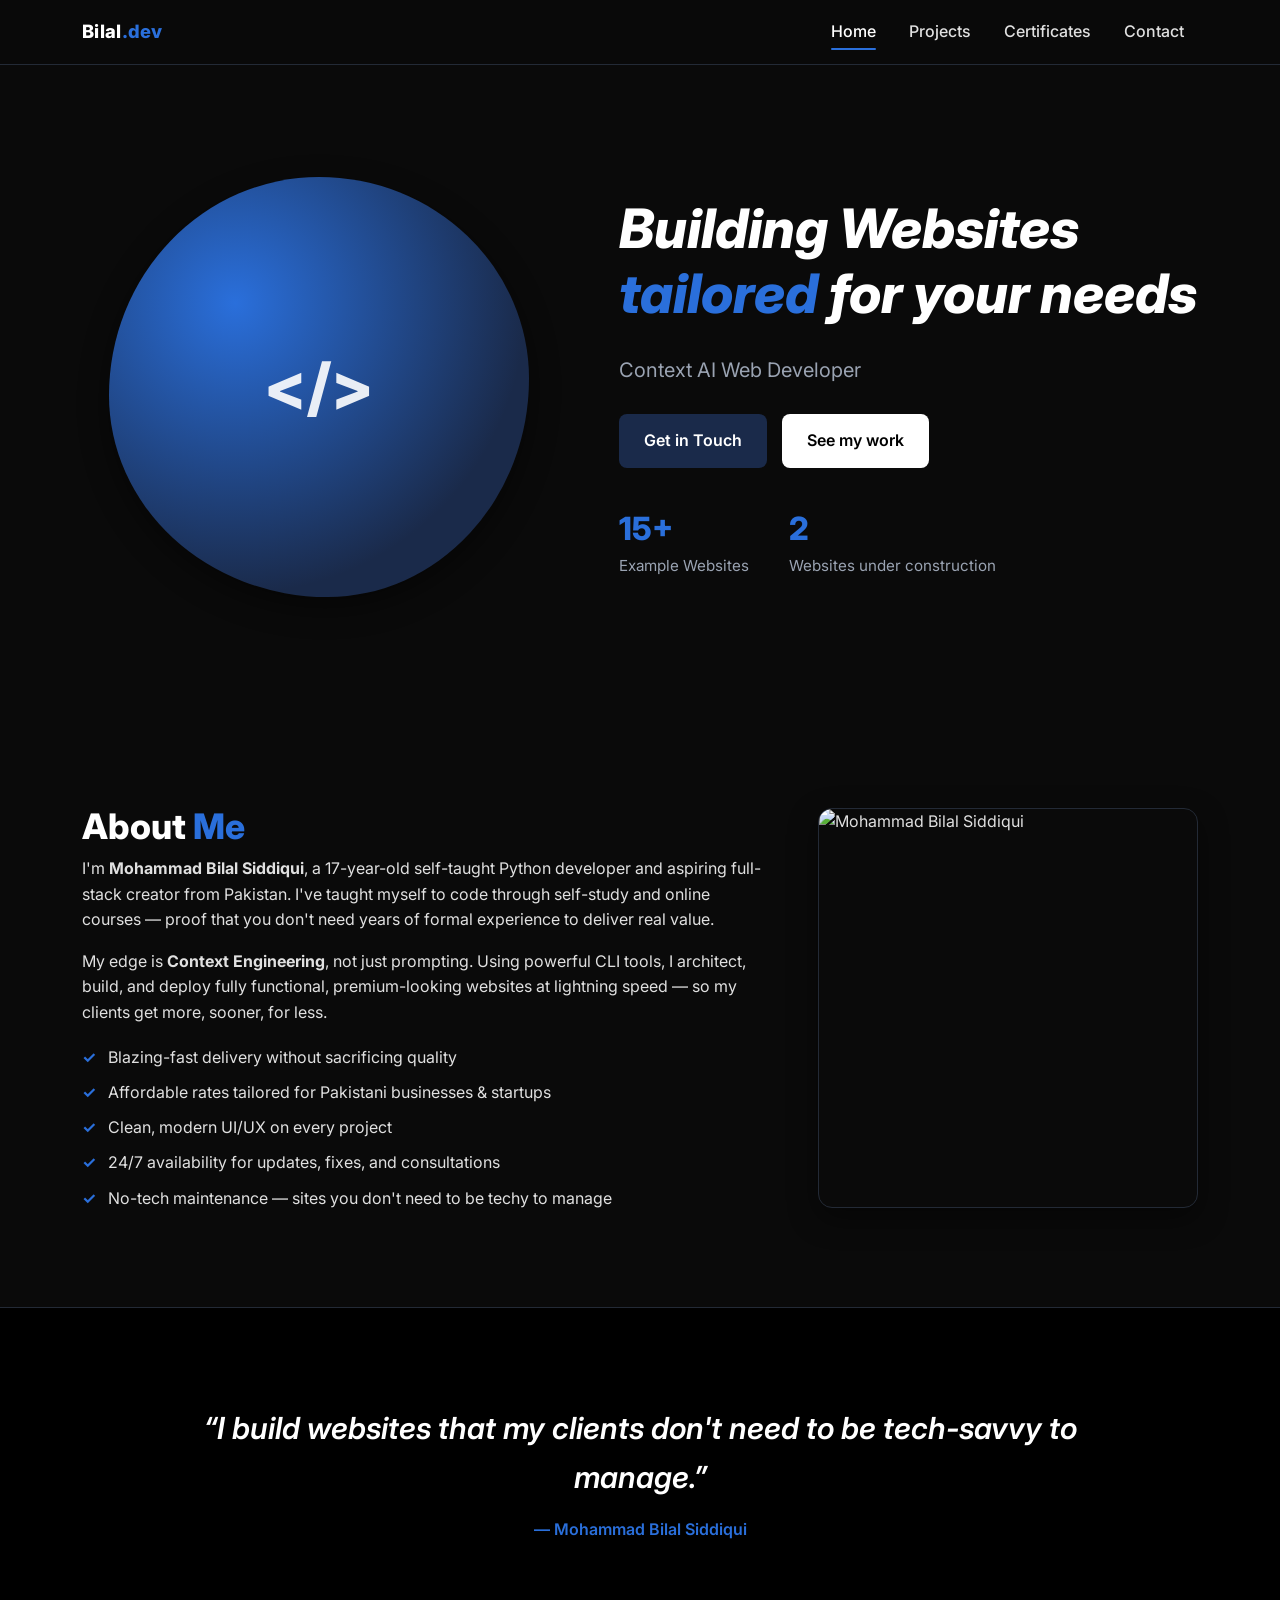
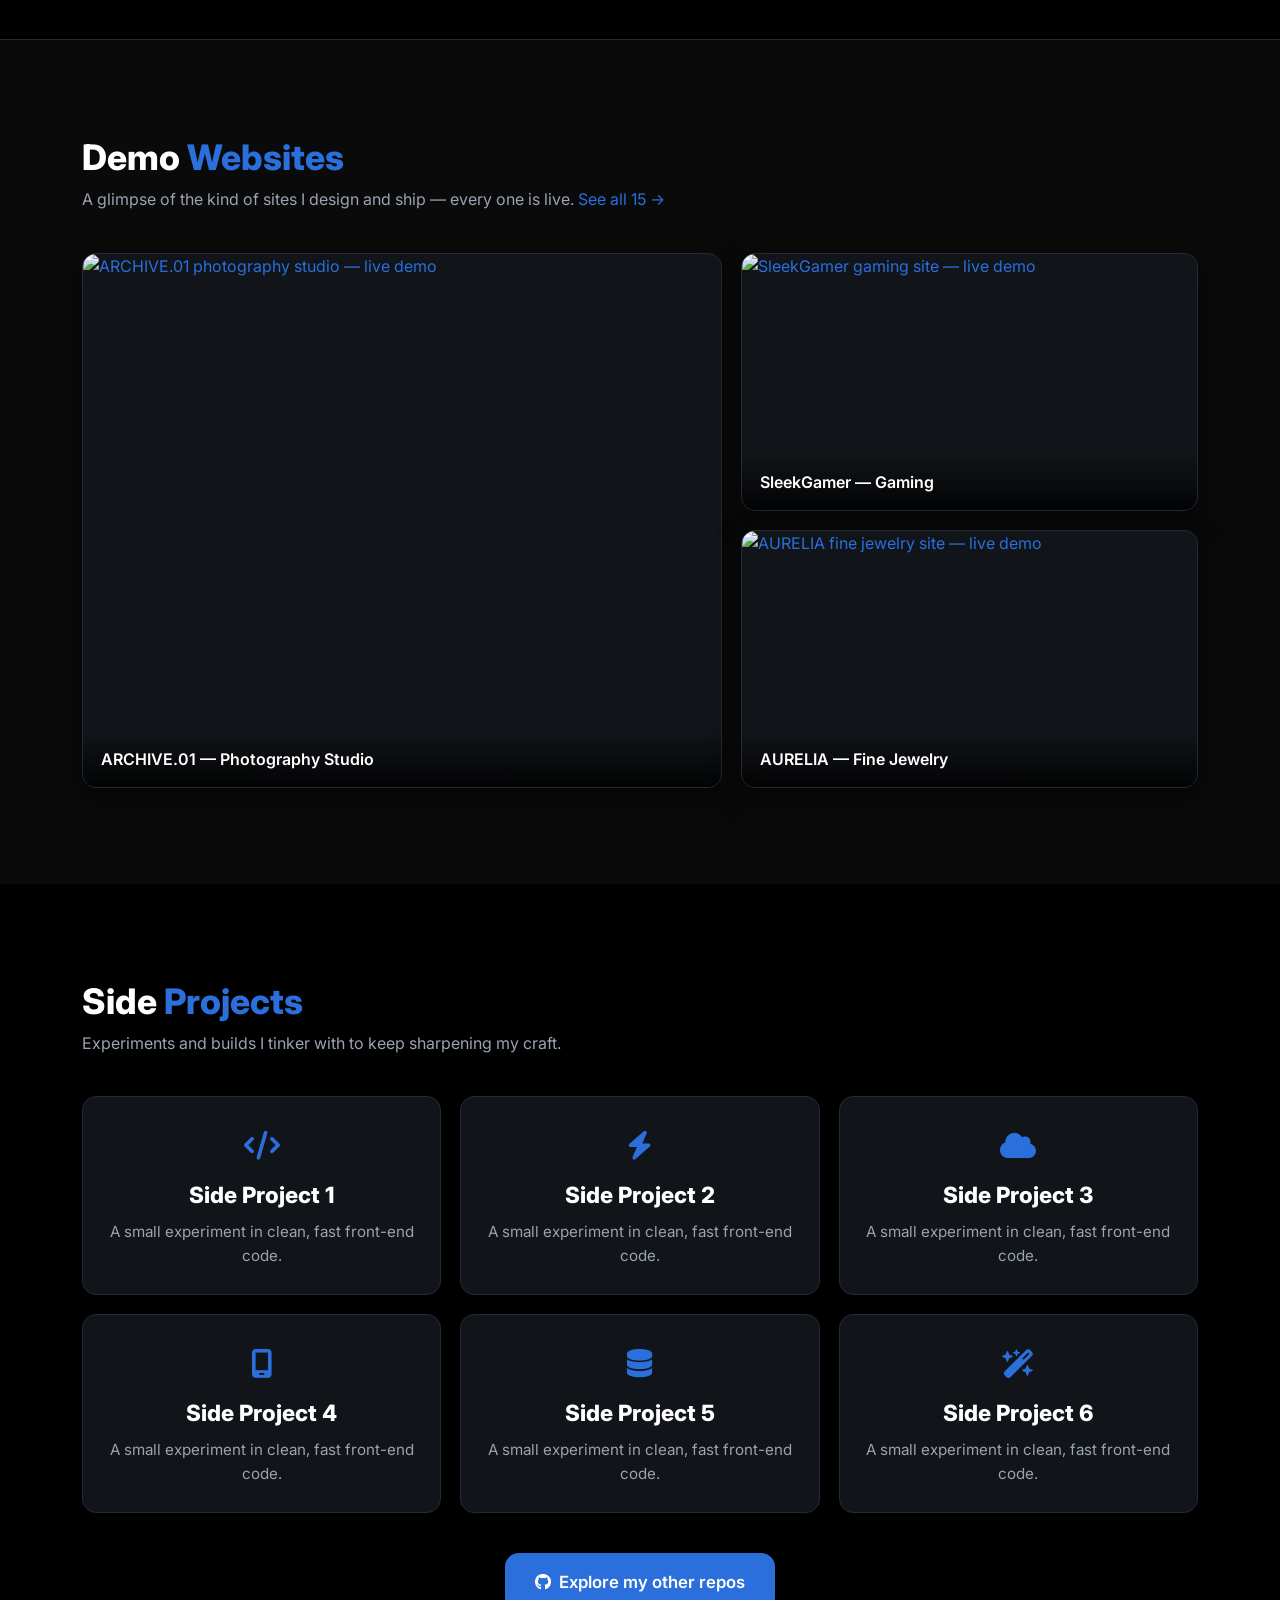
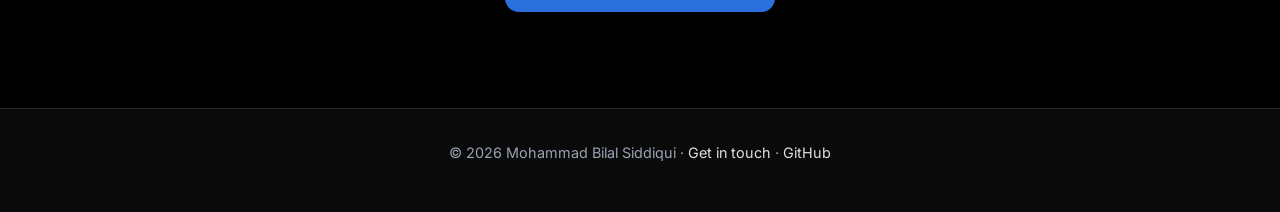
==== index.html @ 058aeead "Initial commit: portfolio website for Mohammad Bilal Siddiqui Static HTML/CSS/vanilla-JS portfolio w" ====
<!DOCTYPE html>
<html lang="en">
<head>
  <meta charset="UTF-8" />
  <meta name="viewport" content="width=device-width, initial-scale=1.0" />
  <title>Mohammad Bilal Siddiqui — Context AI Web Developer</title>
  <meta name="description" content="Mohammad Bilal Siddiqui — a 17-year-old context-engineering web developer building fast, affordable, modern websites for Pakistani businesses and startups." />
  <meta name="author" content="Mohammad Bilal Siddiqui" />

  <!-- Open Graph -->
  <meta property="og:type" content="website" />
  <meta property="og:title" content="Mohammad Bilal Siddiqui — Context AI Web Developer" />
  <meta property="og:description" content="Fast, affordable, modern websites built with context engineering." />
  <meta property="og:image" content="https://picsum.photos/seed/bilal/1200/630" />

  <!-- Fonts + Icons -->
  <link rel="preconnect" href="https://fonts.googleapis.com" />
  <link rel="preconnect" href="https://fonts.gstatic.com" crossorigin />
  <link href="https://fonts.googleapis.com/css2?family=Inter:wght@400;500;600;800&display=swap" rel="stylesheet" />
  <link rel="stylesheet" href="https://cdnjs.cloudflare.com/ajax/libs/font-awesome/6.5.1/css/all.min.css" referrerpolicy="no-referrer" />

  <link rel="stylesheet" href="css/style.css" />
</head>
<body>
  <a class="skip-link" href="#main">Skip to content</a>
  <header id="site-header"></header>

  <main id="main">
    <!-- ===================== HERO ===================== -->
    <section class="hero">
      <div class="container hero__grid">
        <div class="hero__art" aria-hidden="true"></div>
        <div class="hero__text">
          <h1 class="hero__title">Building Websites <span class="accent">tailored</span> for your needs</h1>
          <p class="hero__subtitle">Context AI Web Developer</p>

          <div class="hero__actions">
            <a class="btn btn--navy" href="contact.html">Get in Touch</a>
            <a class="btn btn--white" href="projects.html">See my work</a>
          </div>

          <div class="hero__stats">
            <div class="stat">
              <div class="stat__num">15+</div>
              <div class="stat__label">Example Websites</div>
            </div>
            <div class="stat">
              <div class="stat__num">2</div>
              <div class="stat__label">Websites under construction</div>
            </div>
          </div>
        </div>
      </div>
    </section>

    <!-- ===================== ABOUT ===================== -->
    <section class="section" id="about">
      <div class="container about__grid">
        <div>
          <h2 class="section__title">About <span class="accent">Me</span></h2>
          <p>
            I'm <strong>Mohammad Bilal Siddiqui</strong>, a 17-year-old self-taught Python
            developer and aspiring full-stack creator from Pakistan. I've taught myself to code
            through self-study and online courses — proof that you don't need years of formal
            experience to deliver real value.
          </p>
          <p>
            My edge is <strong>Context Engineering</strong>, not just prompting. Using powerful
            CLI tools, I architect, build, and deploy fully functional, premium-looking websites at
            lightning speed — so my clients get more, sooner, for less.
          </p>
          <ul class="about__list">
            <li>Blazing-fast delivery without sacrificing quality</li>
            <li>Affordable rates tailored for Pakistani businesses &amp; startups</li>
            <li>Clean, modern UI/UX on every project</li>
            <li>24/7 availability for updates, fixes, and consultations</li>
            <li>No-tech maintenance — sites you don't need to be techy to manage</li>
          </ul>
        </div>
        <img class="about__photo" src="https://picsum.photos/seed/bilal/400/400" alt="Mohammad Bilal Siddiqui" loading="lazy" width="400" height="400" />
      </div>
    </section>

    <!-- ===================== QUOTE ===================== -->
    <section class="section quote">
      <div class="container">
        <blockquote>
          &ldquo;I build websites that my clients don't need to be tech-savvy to manage.&rdquo;
          <cite>— Mohammad Bilal Siddiqui</cite>
        </blockquote>
      </div>
    </section>

    <!-- ===================== DEMO SHOWCASE ===================== -->
    <section class="section" id="demos">
      <div class="container">
        <h2 class="section__title">Demo <span class="accent">Websites</span></h2>
        <p class="section__lead">A glimpse of the kind of sites I design and ship — every one is live. <a href="projects.html">See all 15 &rarr;</a></p>

        <div class="showcase__grid">
          <a class="demo-card demo-card--big" href="https://mbilalsiddiqi.github.io/photography_web1/" target="_blank" rel="noopener">
            <img src="https://picsum.photos/seed/photography_web1/900/700" alt="ARCHIVE.01 photography studio — live demo" loading="lazy" />
            <span class="demo-card__label">ARCHIVE.01 — Photography Studio</span>
          </a>
          <a class="demo-card" href="https://mbilalsiddiqi.github.io/gaming_web1/" target="_blank" rel="noopener">
            <img src="https://picsum.photos/seed/gaming_web1/600/360" alt="SleekGamer gaming site — live demo" loading="lazy" />
            <span class="demo-card__label">SleekGamer — Gaming</span>
          </a>
          <a class="demo-card" href="https://mbilalsiddiqi.github.io/jewelry_web1/" target="_blank" rel="noopener">
            <img src="https://picsum.photos/seed/jewelry_web1/600/360" alt="AURELIA fine jewelry site — live demo" loading="lazy" />
            <span class="demo-card__label">AURELIA — Fine Jewelry</span>
          </a>
        </div>
      </div>
    </section>

    <!-- ===================== SIDE PROJECTS ===================== -->
    <section class="section side-projects" id="side-projects">
      <div class="container">
        <h2 class="section__title">Side <span class="accent">Projects</span></h2>
        <p class="section__lead">Experiments and builds I tinker with to keep sharpening my craft.</p>

        <div class="sp-grid">
          <article class="sp-card">
            <div class="sp-card__icon"><i class="fas fa-code"></i></div>
            <h3>Side Project 1</h3>
            <p>A small experiment in clean, fast front-end code.</p>
          </article>
          <article class="sp-card">
            <div class="sp-card__icon"><i class="fas fa-bolt"></i></div>
            <h3>Side Project 2</h3>
            <p>A small experiment in clean, fast front-end code.</p>
          </article>
          <article class="sp-card">
            <div class="sp-card__icon"><i class="fas fa-cloud"></i></div>
            <h3>Side Project 3</h3>
            <p>A small experiment in clean, fast front-end code.</p>
          </article>
          <article class="sp-card">
            <div class="sp-card__icon"><i class="fas fa-mobile-screen"></i></div>
            <h3>Side Project 4</h3>
            <p>A small experiment in clean, fast front-end code.</p>
          </article>
          <article class="sp-card">
            <div class="sp-card__icon"><i class="fas fa-database"></i></div>
            <h3>Side Project 5</h3>
            <p>A small experiment in clean, fast front-end code.</p>
          </article>
          <article class="sp-card">
            <div class="sp-card__icon"><i class="fas fa-wand-magic-sparkles"></i></div>
            <h3>Side Project 6</h3>
            <p>A small experiment in clean, fast front-end code.</p>
          </article>
        </div>

        <div class="cta-center">
          <a class="btn btn--github" href="https://github.com/MBilalSIddiqi" target="_blank" rel="noopener">
            <i class="fab fa-github"></i> Explore my other repos
          </a>
        </div>
      </div>
    </section>
  </main>

  <footer class="site-footer">
    <div class="container">
      <p>&copy; 2026 Mohammad Bilal Siddiqui ·
        <a href="contact.html">Get in touch</a> ·
        <a href="https://github.com/MBilalSIddiqi" target="_blank" rel="noopener">GitHub</a>
      </p>
    </div>
  </footer>

  <script src="js/script.js"></script>
</body>
</html>
---- css/style.css ----
/* =========================================================
   Mohammad Bilal Siddiqui — Portfolio
   Global Stylesheet (mobile-first, no frameworks)
   ========================================================= */

/* ---------- Design Tokens ---------- */
:root {
  --bg: #0a0a0a;          /* page background (black) */
  --bg-alt: #111418;      /* subtle raised surfaces */
  --navy: #1a2a4a;        /* headings */
  --blue: #2a6fdb;        /* accents / buttons / links */
  --blue-dark: #1f57ad;   /* button hover */
  --text: #ffffff;        /* primary text */
  --text-soft: #e0e0e0;   /* softer body text */
  --muted: #9aa3b2;       /* low-emphasis text */
  --border: #232a36;      /* hairline borders */
  --radius: 14px;
  --radius-sm: 8px;
  --max: 1180px;          /* content max width */
  --gap: clamp(1rem, 3vw, 2rem);
  --shadow: 0 10px 30px rgba(0, 0, 0, 0.45);
  --transition: 0.25s ease;
}

/* ---------- Reset ---------- */
*,
*::before,
*::after { box-sizing: border-box; }

html { scroll-behavior: smooth; }

body {
  margin: 0;
  font-family: "Inter", system-ui, -apple-system, Segoe UI, Roboto, sans-serif;
  background: var(--bg);
  color: var(--text-soft);
  line-height: 1.6;
  -webkit-font-smoothing: antialiased;
  text-rendering: optimizeLegibility;
}

img { max-width: 100%; display: block; }

a { color: var(--blue); text-decoration: none; transition: color var(--transition); }
a:hover { color: var(--text); }

h1, h2, h3 {
  color: var(--navy);
  line-height: 1.2;
  margin: 0 0 0.5em;
  font-weight: 800;
}

/* Navy is dark on a black bg — lift headings with a lighter tint where needed */
h1 { font-size: clamp(1.9rem, 5vw, 3rem); }
h2 { font-size: clamp(1.5rem, 4vw, 2.2rem); }
h3 { font-size: clamp(1.1rem, 2.5vw, 1.4rem); }

p { margin: 0 0 1rem; }

ul { margin: 0; padding: 0; list-style: none; }

:focus-visible {
  outline: 3px solid var(--blue);
  outline-offset: 2px;
  border-radius: 4px;
}

/* ---------- Layout helpers ---------- */
.container {
  width: 100%;
  max-width: var(--max);
  margin-inline: auto;
  padding-inline: clamp(1rem, 5vw, 2rem);
}

.section { padding-block: clamp(3rem, 8vw, 6rem); }

.section__title {
  /* readable heading color on dark bg */
  color: var(--text);
  margin-bottom: 0.25em;
}
.section__title .accent { color: var(--blue); }

.section__lead {
  color: var(--muted);
  max-width: 60ch;
  margin-bottom: 2.5rem;
}

.skip-link {
  position: absolute;
  left: -999px;
  top: 0;
  background: var(--blue);
  color: #fff;
  padding: 0.6rem 1rem;
  z-index: 200;
  border-radius: 0 0 var(--radius-sm) 0;
}
.skip-link:focus { left: 0; }

/* ---------- Buttons ---------- */
.btn {
  display: inline-flex;
  align-items: center;
  justify-content: center;
  gap: 0.55rem;
  padding: 0.8rem 1.5rem;
  border-radius: var(--radius-sm);
  font-weight: 600;
  font-size: 1rem;
  border: 1px solid transparent;
  cursor: pointer;
  transition: transform var(--transition), background var(--transition),
              color var(--transition), box-shadow var(--transition);
  text-align: center;
}
.btn:hover { transform: translateY(-2px); }
.btn:active { transform: translateY(0); }

.btn--navy { background: var(--navy); color: #fff; }
.btn--navy:hover { background: #223762; color: #fff; }

.btn--white { background: #fff; color: #000; }
.btn--white:hover { background: #e7e7e7; color: #000; }

.btn--blue { background: var(--blue); color: #fff; }
.btn--blue:hover { background: var(--blue-dark); color: #fff; }

.btn--ghost {
  background: transparent;
  color: var(--text);
  border-color: var(--border);
}
.btn--ghost:hover { border-color: var(--blue); color: var(--blue); }

/* ============================================================
   HEADER / NAV  (markup injected by js/script.js)
   ============================================================ */
.site-header {
  position: sticky;
  top: 0;
  z-index: 100;
  background: rgba(10, 10, 10, 0.85);
  backdrop-filter: blur(10px);
  border-bottom: 1px solid var(--border);
}

.nav {
  display: flex;
  align-items: center;
  justify-content: space-between;
  gap: 1rem;
  min-height: 64px;
}

.nav__brand {
  font-weight: 800;
  font-size: 1.15rem;
  color: var(--text);
  letter-spacing: 0.3px;
}
.nav__brand span { color: var(--blue); }
.nav__brand:hover { color: var(--text); }

.nav__toggle {
  display: inline-flex;
  flex-direction: column;
  gap: 5px;
  background: none;
  border: 0;
  cursor: pointer;
  padding: 0.4rem;
}
.nav__toggle span {
  width: 26px;
  height: 2px;
  background: var(--text);
  transition: var(--transition);
}

.nav__list {
  display: flex;
  gap: 0.25rem;
}

.nav__link {
  display: block;
  padding: 0.55rem 0.9rem;
  border-radius: var(--radius-sm);
  color: var(--text-soft);
  font-weight: 500;
  position: relative;
}
.nav__link:hover { color: var(--text); background: rgba(42, 111, 219, 0.12); }

.nav__link.active { color: var(--text); }
.nav__link.active::after {
  content: "";
  position: absolute;
  left: 0.9rem;
  right: 0.9rem;
  bottom: 4px;
  height: 2px;
  background: var(--blue);
  border-radius: 2px;
}

/* mobile nav */
@media (max-width: 760px) {
  .nav__toggle { order: 3; }
  .nav__list {
    position: absolute;
    top: 64px;
    left: 0;
    right: 0;
    flex-direction: column;
    gap: 0;
    background: var(--bg);
    border-bottom: 1px solid var(--border);
    padding: 0.5rem clamp(1rem, 5vw, 2rem) 1rem;
    transform: translateY(-150%);
    transition: transform var(--transition);
  }
  .nav__list.open { transform: translateY(0); }
  .nav__link { padding: 0.85rem 0.5rem; }
  .nav__link.active::after { left: 0.5rem; right: auto; width: 22px; }
}
@media (min-width: 761px) {
  .nav__toggle { display: none; }
}

/* ============================================================
   HERO
   ============================================================ */
.hero { padding-block: clamp(3rem, 9vw, 7rem); }

.hero__grid {
  display: grid;
  gap: clamp(2rem, 5vw, 4rem);
  align-items: center;
  grid-template-columns: 1fr;
}

.hero__art {
  order: -1;
  aspect-ratio: 1 / 1;
  max-width: 360px;
  width: 100%;
  margin-inline: auto;
  border-radius: 50% 50% 48% 52% / 52% 48% 52% 48%;
  background: radial-gradient(circle at 30% 30%, var(--blue), var(--navy) 70%);
  position: relative;
  box-shadow: var(--shadow);
  animation: float 6s ease-in-out infinite;
}
.hero__art::after {
  content: "</>";
  position: absolute;
  inset: 0;
  display: grid;
  place-items: center;
  font-size: clamp(2.5rem, 8vw, 4rem);
  font-weight: 800;
  color: rgba(255, 255, 255, 0.9);
}

@keyframes float {
  0%, 100% { transform: translateY(0); }
  50% { transform: translateY(-12px); }
}

.hero__title {
  color: var(--text);
  font-style: italic;
  font-weight: 800;
  font-size: clamp(2rem, 6vw, 3.4rem);
}
.hero__title .accent { color: var(--blue); }

.hero__subtitle {
  font-weight: 400;
  font-size: clamp(1rem, 2.5vw, 1.25rem);
  color: var(--muted);
  margin-bottom: 1.8rem;
}

.hero__actions {
  display: flex;
  flex-wrap: wrap;
  gap: 0.9rem;
  margin-bottom: 2.2rem;
}

.hero__stats {
  display: flex;
  flex-wrap: wrap;
  gap: clamp(1.2rem, 4vw, 2.5rem);
}
.stat__num {
  font-size: clamp(1.5rem, 4vw, 2rem);
  font-weight: 800;
  color: var(--blue);
}
.stat__label { color: var(--muted); font-size: 0.95rem; }

@media (min-width: 820px) {
  .hero__grid { grid-template-columns: 0.9fr 1.1fr; }
  .hero__art { order: 0; max-width: 420px; }
}

/* ============================================================
   ABOUT
   ============================================================ */
.about__grid {
  display: grid;
  gap: clamp(1.5rem, 5vw, 3rem);
  grid-template-columns: 1fr;
  align-items: center;
}
.about__photo {
  width: 100%;
  max-width: 380px;
  margin-inline: auto;
  border-radius: var(--radius);
  border: 1px solid var(--border);
  box-shadow: var(--shadow);
}
.about__list { display: grid; gap: 0.6rem; margin: 1.2rem 0 0; }
.about__list li {
  padding-left: 1.6rem;
  position: relative;
  color: var(--text-soft);
}
.about__list li::before {
  content: "\2713";
  position: absolute;
  left: 0;
  color: var(--blue);
  font-weight: 700;
}
@media (min-width: 820px) {
  .about__grid { grid-template-columns: 1fr 380px; }
}

/* ============================================================
   QUOTE BAND
   ============================================================ */
.quote {
  background: #000;
  border-block: 1px solid var(--border);
  text-align: center;
}
.quote blockquote {
  margin: 0 auto;
  max-width: 50ch;
  font-size: clamp(1.25rem, 3.5vw, 1.9rem);
  font-style: italic;
  font-weight: 600;
  color: var(--text);
}
.quote cite {
  display: block;
  margin-top: 1rem;
  font-size: 1rem;
  font-style: normal;
  color: var(--blue);
}

/* ============================================================
   DEMO SHOWCASE  (1 large + 2 small)
   ============================================================ */
.showcase__grid {
  display: grid;
  gap: 1.2rem;
  grid-template-columns: 1fr;
}
.demo-card {
  display: block;
  border-radius: var(--radius);
  overflow: hidden;
  border: 1px solid var(--border);
  background: var(--bg-alt);
  box-shadow: var(--shadow);
  transition: transform var(--transition), border-color var(--transition);
  min-height: 180px;
  position: relative;
}
.demo-card:hover { transform: translateY(-4px); border-color: var(--blue); }
.demo-card img { width: 100%; height: 100%; object-fit: cover; aspect-ratio: 16 / 9; }
.demo-card__label {
  position: absolute;
  inset-inline: 0;
  bottom: 0;
  padding: 0.9rem 1.1rem;
  background: linear-gradient(transparent, rgba(0, 0, 0, 0.85));
  color: #fff;
  font-weight: 600;
}
@media (min-width: 820px) {
  .showcase__grid {
    grid-template-columns: 1.4fr 1fr;
    grid-template-rows: 1fr 1fr;
  }
  .demo-card--big { grid-row: 1 / 3; }
  .demo-card--big img { aspect-ratio: auto; height: 100%; }
}

/* ============================================================
   SIDE PROJECTS  (6-card grid + GitHub CTA)
   ============================================================ */
.side-projects { background: #000; }

.sp-grid {
  display: grid;
  gap: 1.2rem;
  grid-template-columns: 1fr;
}
.sp-card {
  background: var(--bg-alt);
  border: 1px solid var(--border);
  border-radius: var(--radius);
  padding: 1.6rem;
  text-align: center;
  color: var(--text);
  transition: transform var(--transition), border-color var(--transition);
}
.sp-card:hover { transform: translateY(-4px); border-color: var(--blue); }
.sp-card__icon {
  font-size: 1.8rem;
  color: var(--blue);
  margin-bottom: 0.8rem;
}
.sp-card h3 { color: var(--text); }
.sp-card p { color: var(--muted); margin: 0; font-size: 0.95rem; }

.cta-center {
  display: flex;
  justify-content: center;
  margin-top: 2.5rem;
}
.btn--github {
  background: var(--blue);
  color: #fff;
  border-radius: var(--radius);
  padding: 0.95rem 1.8rem;
  font-size: 1.05rem;
}
.btn--github:hover { background: var(--blue-dark); color: #fff; }

@media (min-width: 600px) { .sp-grid { grid-template-columns: repeat(2, 1fr); } }
@media (min-width: 900px) { .sp-grid { grid-template-columns: repeat(3, 1fr); } }

/* ============================================================
   CARD GRID  (Projects + Certificates pages)
   ============================================================ */
.card-grid {
  display: grid;
  gap: 1.4rem;
  grid-template-columns: 1fr;
}
@media (min-width: 600px) { .card-grid { grid-template-columns: repeat(2, 1fr); } }
@media (min-width: 920px) { .card-grid { grid-template-columns: repeat(3, 1fr); } }

.card {
  text-align: left;
  background: var(--bg-alt);
  border: 1px solid var(--border);
  border-radius: var(--radius);
  overflow: hidden;
  cursor: pointer;
  color: inherit;
  font: inherit;
  padding: 0;
  width: 100%;
  transition: transform var(--transition), border-color var(--transition),
              box-shadow var(--transition);
}
.card:hover {
  transform: translateY(-5px);
  border-color: var(--blue);
  box-shadow: var(--shadow);
}
.card__img { aspect-ratio: 4 / 3; object-fit: cover; width: 100%; }
.card__body { padding: 1.2rem 1.3rem 1.5rem; }
.card__title { color: var(--text); margin-bottom: 0.35rem; }
.card__meta { color: var(--blue); font-size: 0.9rem; font-weight: 600; margin-bottom: 0.5rem; }
.card__desc { color: var(--muted); font-size: 0.95rem; margin: 0; }
.card__hint {
  display: inline-block;
  margin-top: 0.9rem;
  color: var(--blue);
  font-size: 0.85rem;
  font-weight: 600;
}

/* ============================================================
   MODAL
   ============================================================ */
.modal {
  position: fixed;
  inset: 0;
  display: grid;
  place-items: center;
  padding: 1rem;
  background: rgba(0, 0, 0, 0.75);
  backdrop-filter: blur(4px);
  z-index: 300;
  opacity: 0;
  visibility: hidden;
  transition: opacity var(--transition), visibility var(--transition);
}
.modal.open { opacity: 1; visibility: visible; }

.modal__panel {
  background: var(--bg-alt);
  border: 1px solid var(--border);
  border-radius: var(--radius);
  max-width: 640px;
  width: 100%;
  max-height: 90vh;
  overflow: auto;
  box-shadow: var(--shadow);
  transform: translateY(12px) scale(0.98);
  transition: transform var(--transition);
}
.modal.open .modal__panel { transform: translateY(0) scale(1); }

.modal__close {
  position: sticky;
  top: 0.7rem;
  float: right;
  margin: 0.7rem 0.7rem 0 0;
  width: 38px;
  height: 38px;
  border-radius: 50%;
  border: 1px solid var(--border);
  background: rgba(0, 0, 0, 0.6);
  color: #fff;
  font-size: 1.2rem;
  line-height: 1;
  cursor: pointer;
  z-index: 2;
}
.modal__close:hover { background: var(--blue); }

.modal__img { width: 100%; aspect-ratio: 16 / 9; object-fit: cover; }
.modal__content { padding: 1.4rem 1.6rem 1.8rem; }

/* Carousel (multi-image project modals) */
.carousel { position: relative; }
.carousel__nav {
  position: absolute;
  top: 50%;
  transform: translateY(-50%);
  width: 2.6rem;
  height: 2.6rem;
  border: 1px solid var(--border);
  border-radius: 50%;
  background: rgba(10, 10, 10, 0.6);
  color: var(--text);
  font-size: 1.1rem;
  line-height: 1;
  cursor: pointer;
  display: grid;
  place-items: center;
  transition: background var(--transition, 0.2s);
}
.carousel__prev { left: 0.7rem; }
.carousel__next { right: 0.7rem; }
.carousel__nav:hover { background: var(--blue); }
.carousel__dots {
  position: absolute;
  bottom: 0.7rem;
  left: 0;
  right: 0;
  display: flex;
  justify-content: center;
  gap: 0.45rem;
}
.carousel__dot {
  width: 0.6rem;
  height: 0.6rem;
  padding: 0;
  border: 1px solid var(--text);
  border-radius: 50%;
  background: rgba(10, 10, 10, 0.5);
  cursor: pointer;
}
.carousel__dot.active { background: var(--blue); border-color: var(--blue); }
.modal__content h2 { color: var(--text); }
.modal__content .card__meta { font-size: 1rem; }

/* ============================================================
   CONTACT
   ============================================================ */
.contact__grid {
  display: grid;
  gap: clamp(1.5rem, 5vw, 3rem);
  grid-template-columns: 1fr;
}
@media (min-width: 820px) {
  .contact__grid { grid-template-columns: 1.2fr 0.8fr; }
}

.form-field { margin-bottom: 1.2rem; }
.form-field label {
  display: block;
  margin-bottom: 0.4rem;
  color: var(--text);
  font-weight: 500;
  font-size: 0.95rem;
}
.form-field input,
.form-field textarea {
  width: 100%;
  padding: 0.8rem 1rem;
  background: #0d0f13;
  border: 1px solid var(--border);
  border-radius: var(--radius-sm);
  color: var(--text);
  font: inherit;
  transition: border-color var(--transition);
}
.form-field input:focus,
.form-field textarea:focus { outline: none; border-color: var(--blue); }
.form-field textarea { resize: vertical; min-height: 130px; }

.form-error {
  display: block;
  color: #ff6b6b;
  font-size: 0.85rem;
  margin-top: 0.35rem;
  min-height: 1em;
}
.form-status {
  margin-top: 1rem;
  font-weight: 600;
  color: var(--blue);
}

.info-table {
  border: 1px solid var(--border);
  border-radius: var(--radius);
  overflow: hidden;
  background: var(--bg-alt);
}
.info-row {
  padding: 1.1rem 1.3rem;
  border-bottom: 1px solid var(--border);
}
.info-row:last-child { border-bottom: 0; }
.info-row__label {
  display: flex;
  align-items: center;
  gap: 0.55rem;
  color: var(--blue);
  font-size: 0.85rem;
  text-transform: uppercase;
  letter-spacing: 0.5px;
  font-weight: 700;
  margin-bottom: 0.2rem;
}
.info-row__value { color: var(--text); word-break: break-word; }

/* ============================================================
   FOOTER
   ============================================================ */
.site-footer {
  border-top: 1px solid var(--border);
  padding-block: 2rem;
  text-align: center;
  color: var(--muted);
  font-size: 0.9rem;
}
.site-footer a { color: var(--text-soft); }
.site-footer a:hover { color: var(--blue); }

/* ---------- Reduced motion ---------- */
@media (prefers-reduced-motion: reduce) {
  *, *::before, *::after {
    animation-duration: 0.001ms !important;
    transition-duration: 0.001ms !important;
    scroll-behavior: auto !important;
  }
}
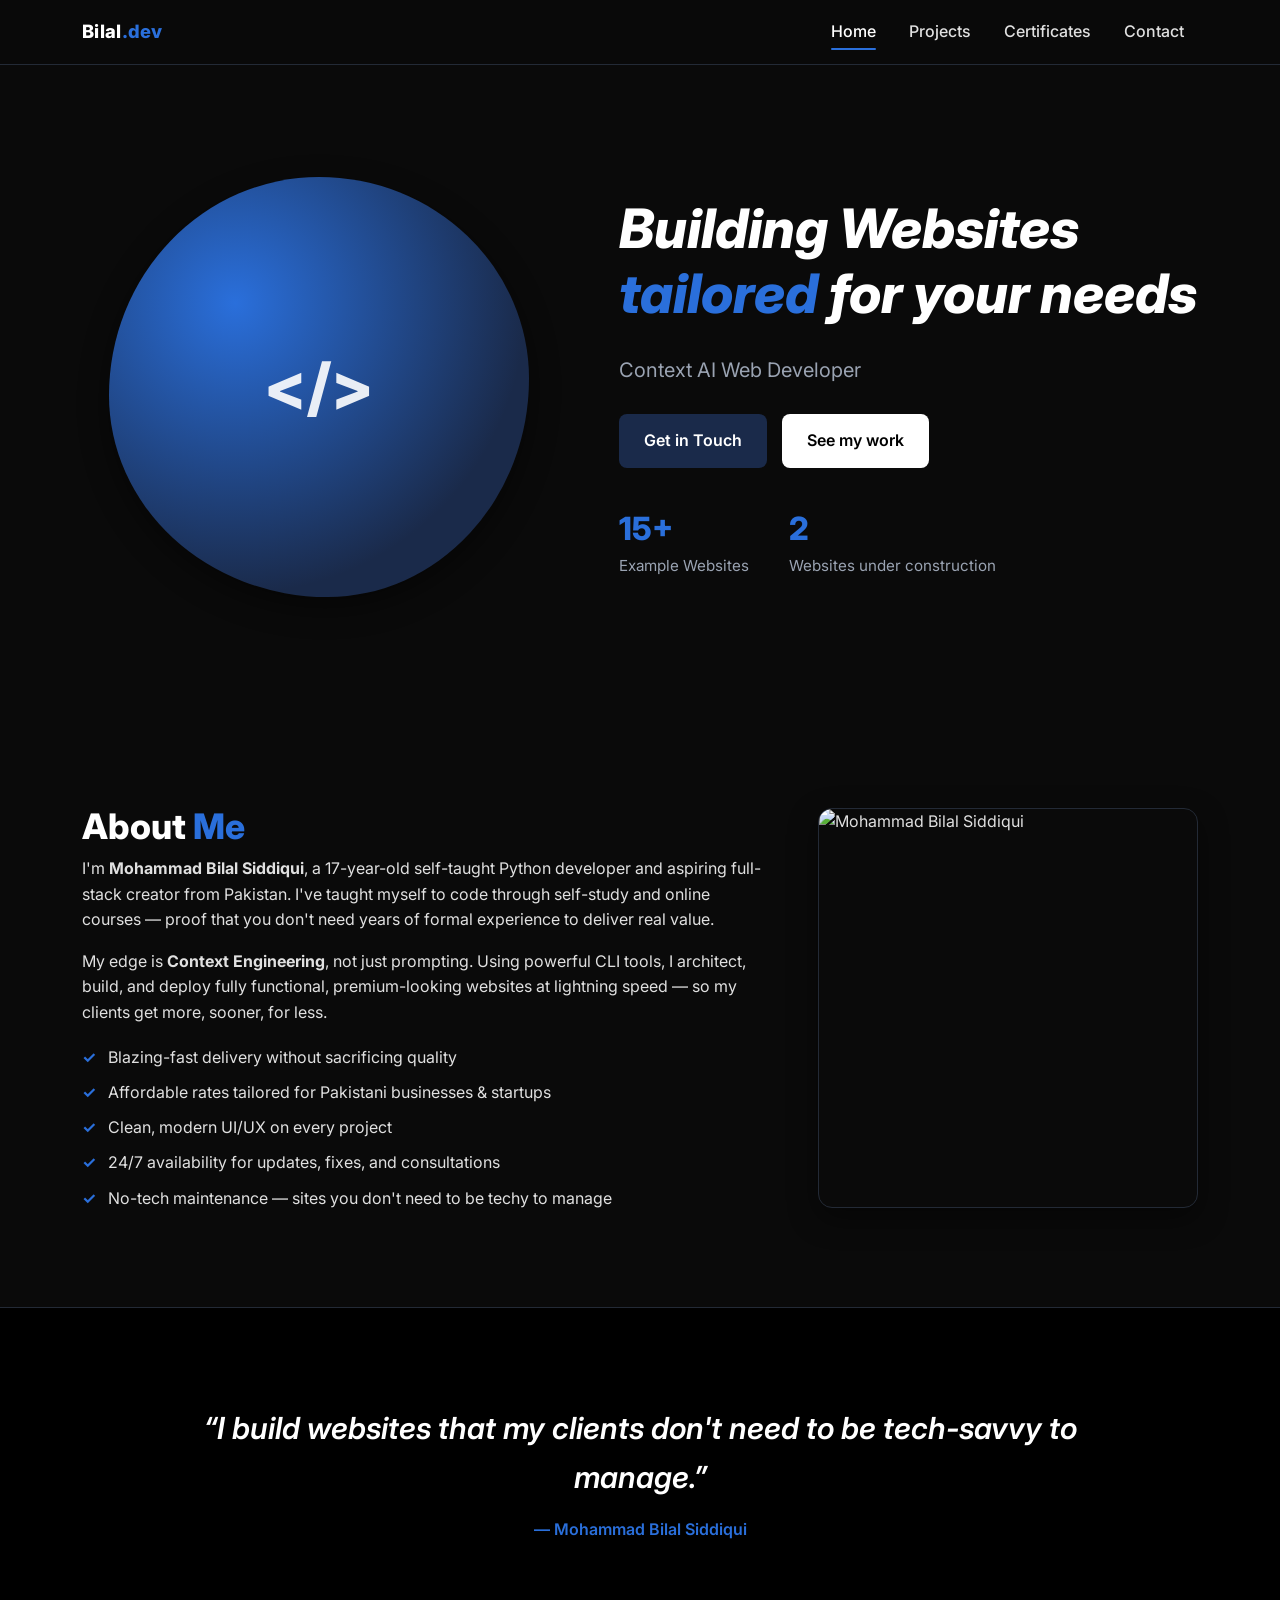
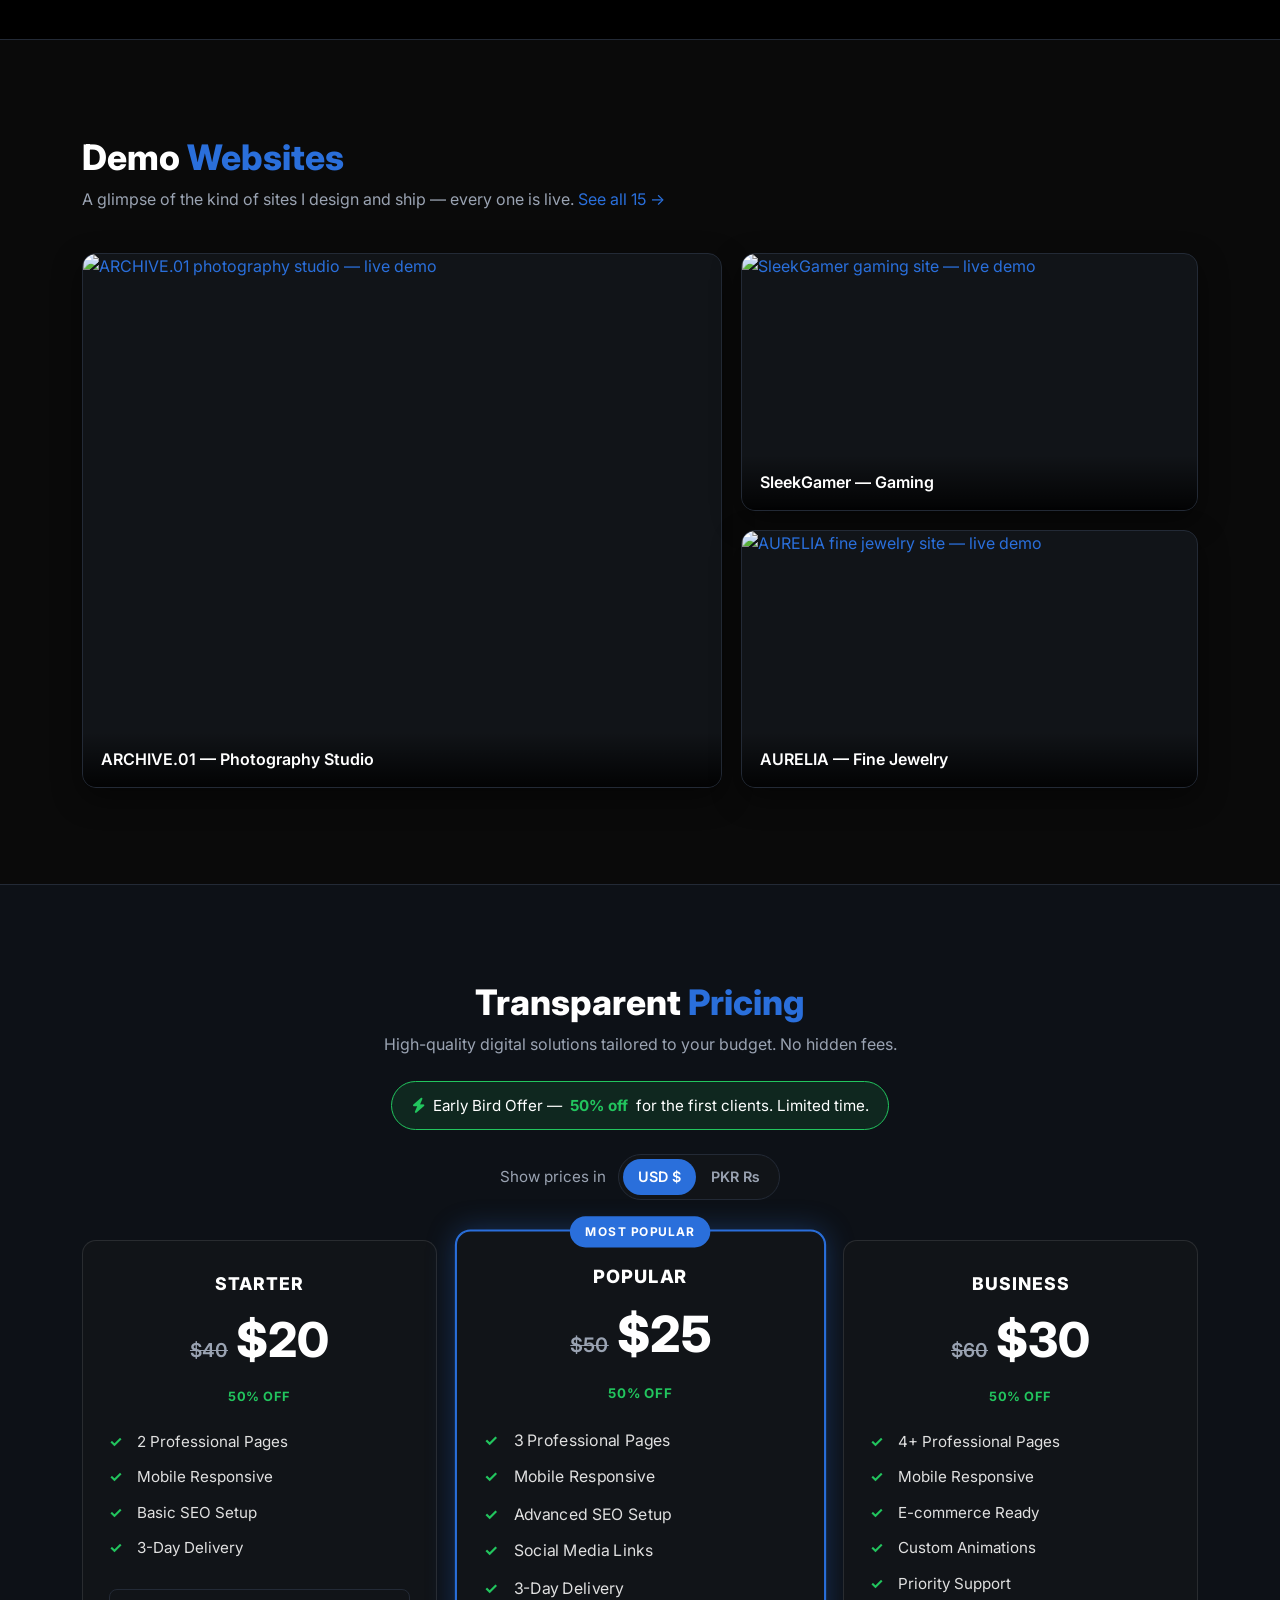
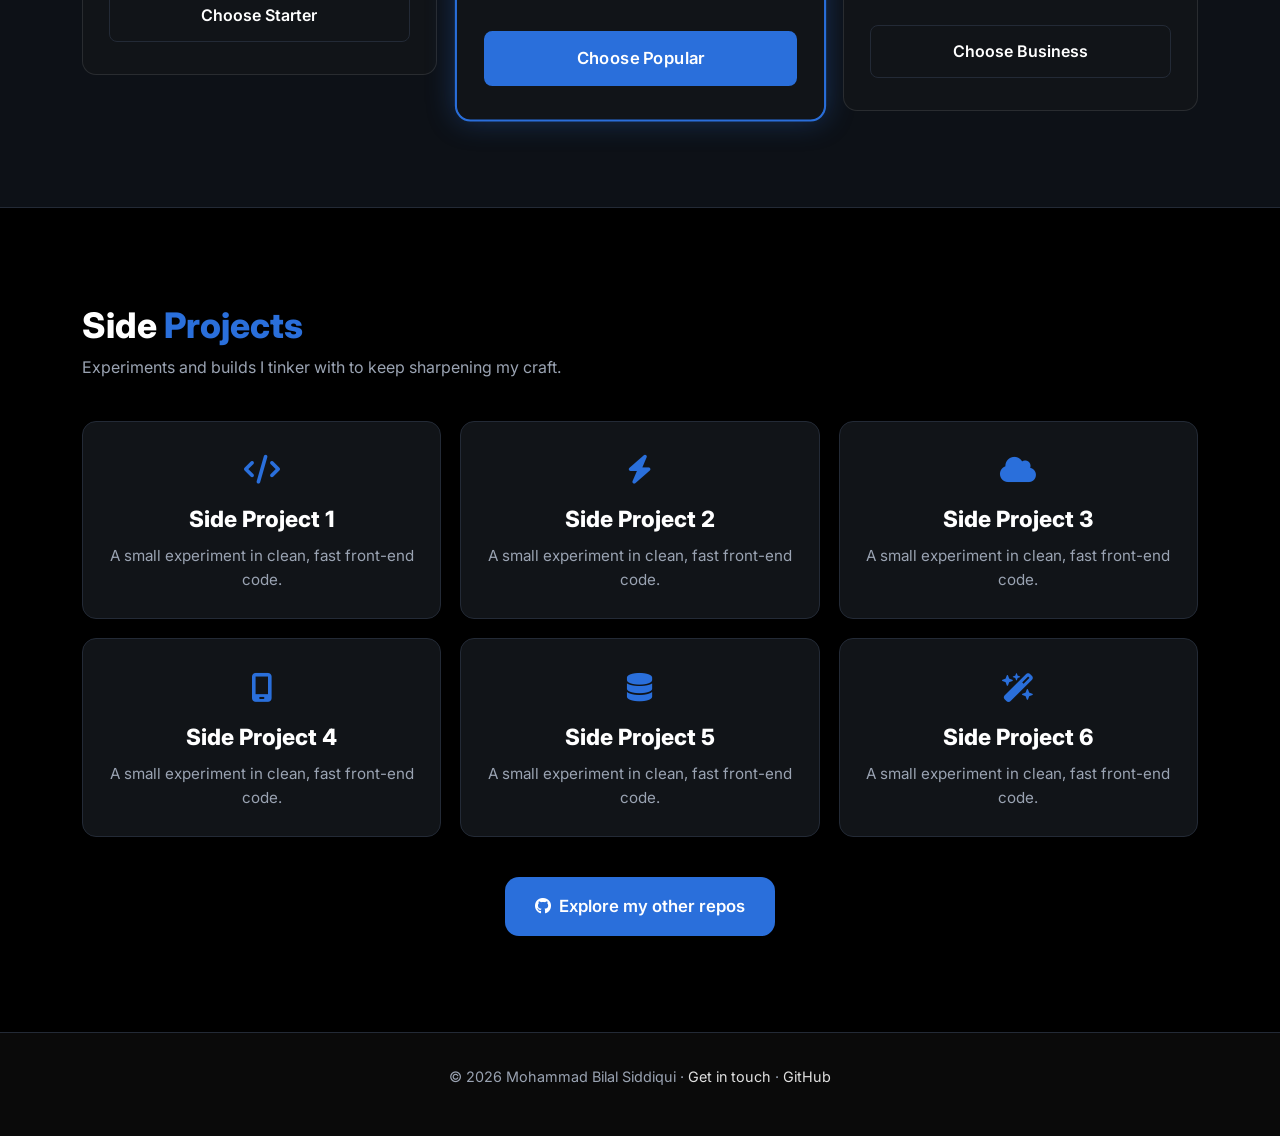
==== commit 37c92abd: "Add pricing section with currency toggle and early-bird discount Three-tier pricing (Starter/Popular" ====
--- a/index.html
+++ b/index.html
@@ -114,6 +114,82 @@
       </div>
     </section>
 
+    <!-- ===================== PRICING ===================== -->
+    <section class="section pricing" id="pricing">
+      <div class="container">
+        <h2 class="section__title pricing__title">Transparent <span class="accent">Pricing</span></h2>
+        <p class="section__lead pricing__lead">High-quality digital solutions tailored to your budget. No hidden fees.</p>
+
+        <p class="early-bird-banner">
+          <i class="fas fa-bolt"></i> Early Bird Offer — <strong>50% off</strong> for the first clients. Limited time.
+        </p>
+
+        <div class="pricing__toggle">
+          <span class="pricing__toggle-label">Show prices in</span>
+          <button type="button" class="currency-toggle" id="currency-toggle" aria-pressed="false" data-currency="USD">
+            <span class="currency-toggle__opt active" data-currency="USD">USD&nbsp;$</span>
+            <span class="currency-toggle__opt" data-currency="PKR">PKR&nbsp;₨</span>
+          </button>
+        </div>
+
+        <div class="price-grid">
+          <!-- Starter -->
+          <article class="price-card">
+            <h3 class="price-card__tier">Starter</h3>
+            <p class="price-card__price">
+              <span class="price-card__original" data-usd="40" data-pkr="11200">$40</span>
+              <span class="price-card__amount" data-usd="20" data-pkr="5600">$20</span>
+              <span class="price-card__save">50% OFF</span>
+            </p>
+            <ul class="price-card__features">
+              <li>2 Professional Pages</li>
+              <li>Mobile Responsive</li>
+              <li>Basic SEO Setup</li>
+              <li>3-Day Delivery</li>
+            </ul>
+            <a class="btn btn--ghost price-card__btn" href="contact.html?plan=Starter">Choose Starter</a>
+          </article>
+
+          <!-- Popular (highlighted) -->
+          <article class="price-card price-card--popular">
+            <span class="price-card__badge">Most Popular</span>
+            <h3 class="price-card__tier">Popular</h3>
+            <p class="price-card__price">
+              <span class="price-card__original" data-usd="50" data-pkr="14000">$50</span>
+              <span class="price-card__amount" data-usd="25" data-pkr="7000">$25</span>
+              <span class="price-card__save">50% OFF</span>
+            </p>
+            <ul class="price-card__features">
+              <li>3 Professional Pages</li>
+              <li>Mobile Responsive</li>
+              <li>Advanced SEO Setup</li>
+              <li>Social Media Links</li>
+              <li>3-Day Delivery</li>
+            </ul>
+            <a class="btn btn--blue price-card__btn" href="contact.html?plan=Popular">Choose Popular</a>
+          </article>
+
+          <!-- Business -->
+          <article class="price-card">
+            <h3 class="price-card__tier">Business</h3>
+            <p class="price-card__price">
+              <span class="price-card__original" data-usd="60" data-pkr="16800">$60</span>
+              <span class="price-card__amount" data-usd="30" data-pkr="8400">$30</span>
+              <span class="price-card__save">50% OFF</span>
+            </p>
+            <ul class="price-card__features">
+              <li>4+ Professional Pages</li>
+              <li>Mobile Responsive</li>
+              <li>E-commerce Ready</li>
+              <li>Custom Animations</li>
+              <li>Priority Support</li>
+            </ul>
+            <a class="btn btn--ghost price-card__btn" href="contact.html?plan=Business">Choose Business</a>
+          </article>
+        </div>
+      </div>
+    </section>
+
     <!-- ===================== SIDE PROJECTS ===================== -->
     <section class="section side-projects" id="side-projects">
       <div class="container">
--- a/css/style.css
+++ b/css/style.css
@@ -10,6 +10,8 @@
   --navy: #1a2a4a;        /* headings */
   --blue: #2a6fdb;        /* accents / buttons / links */
   --blue-dark: #1f57ad;   /* button hover */
+  --navy-deep: #0d1117;   /* pricing section band */
+  --green: #22c55e;       /* pricing feature checkmarks */
   --text: #ffffff;        /* primary text */
   --text-soft: #e0e0e0;   /* softer body text */
   --muted: #9aa3b2;       /* low-emphasis text */
@@ -409,6 +411,171 @@
 }
 
 /* ============================================================
+   PRICING
+   ============================================================ */
+.pricing {
+  background: var(--navy-deep);
+  border-block: 1px solid var(--border);
+}
+.pricing__title { text-align: center; }
+.pricing__lead {
+  text-align: center;
+  margin-inline: auto;
+  margin-bottom: 1.5rem;
+}
+
+/* Currency toggle */
+.pricing__toggle {
+  display: flex;
+  align-items: center;
+  justify-content: center;
+  gap: 0.75rem;
+  margin-bottom: 2.5rem;
+  flex-wrap: wrap;
+}
+.pricing__toggle-label { color: var(--muted); font-size: 0.95rem; }
+.currency-toggle {
+  display: inline-flex;
+  border: 1px solid var(--border);
+  border-radius: 999px;
+  background: var(--bg-alt);
+  padding: 0.25rem;
+  cursor: pointer;
+  font: inherit;
+}
+.currency-toggle__opt {
+  padding: 0.4rem 0.95rem;
+  border-radius: 999px;
+  color: var(--muted);
+  font-weight: 600;
+  font-size: 0.9rem;
+  transition: background var(--transition), color var(--transition);
+}
+.currency-toggle__opt.active { background: var(--blue); color: #fff; }
+
+/* Card grid */
+.price-grid {
+  display: grid;
+  gap: 1.6rem;
+  grid-template-columns: 1fr;
+  align-items: start;
+}
+.price-card {
+  position: relative;
+  background: var(--bg-alt);
+  border: 1px solid rgba(255, 255, 255, 0.1);
+  border-radius: var(--radius);
+  padding: 2rem 1.6rem;
+  text-align: center;
+  transition: transform var(--transition), border-color var(--transition);
+}
+.price-card:hover { transform: translateY(-4px); border-color: var(--blue); }
+.price-card__tier {
+  color: var(--text);
+  text-transform: uppercase;
+  letter-spacing: 1px;
+  font-size: 1.1rem;
+  margin-bottom: 0.5rem;
+}
+.price-card__price {
+  margin: 0 0 1.4rem;
+  display: flex;
+  flex-wrap: wrap;
+  align-items: baseline;
+  justify-content: center;
+  gap: 0.5rem;
+}
+.price-card__original {
+  font-size: 1.2rem;
+  font-weight: 600;
+  color: var(--muted);
+  text-decoration: line-through;
+}
+.price-card__amount {
+  font-size: clamp(2.4rem, 6vw, 3rem);
+  font-weight: 800;
+  color: var(--text);
+}
+.price-card__save {
+  flex-basis: 100%;
+  font-size: 0.8rem;
+  font-weight: 700;
+  letter-spacing: 0.5px;
+  text-transform: uppercase;
+  color: var(--green);
+}
+
+/* Early-bird banner */
+.early-bird-banner {
+  display: flex;
+  align-items: center;
+  justify-content: center;
+  gap: 0.5rem;
+  flex-wrap: wrap;
+  text-align: center;
+  margin: 0 auto 1.5rem;
+  padding: 0.7rem 1.2rem;
+  max-width: max-content;
+  border: 1px solid var(--green);
+  border-radius: 999px;
+  background: rgba(34, 197, 94, 0.12);
+  color: var(--text);
+  font-size: 0.95rem;
+}
+.early-bird-banner i { color: var(--green); }
+.early-bird-banner strong { color: var(--green); }
+.price-card__features {
+  display: grid;
+  gap: 0.7rem;
+  margin-bottom: 1.8rem;
+  text-align: left;
+}
+.price-card__features li {
+  position: relative;
+  padding-left: 1.8rem;
+  color: var(--text-soft);
+  font-size: 0.95rem;
+}
+.price-card__features li::before {
+  content: "\2713";
+  position: absolute;
+  left: 0;
+  color: var(--green);
+  font-weight: 700;
+}
+.price-card__btn { width: 100%; }
+
+/* Popular card — elevated + badge */
+.price-card--popular {
+  border-color: var(--blue);
+  box-shadow: 0 0 0 1px var(--blue), 0 0 28px rgba(42, 111, 219, 0.35);
+}
+.price-card__badge {
+  position: absolute;
+  top: 0;
+  left: 50%;
+  transform: translate(-50%, -50%);
+  background: var(--blue);
+  color: #fff;
+  font-size: 0.72rem;
+  font-weight: 700;
+  text-transform: uppercase;
+  letter-spacing: 1px;
+  padding: 0.35rem 0.9rem;
+  border-radius: 999px;
+  white-space: nowrap;
+}
+
+@media (min-width: 600px) {
+  .price-grid { grid-template-columns: repeat(2, 1fr); }
+}
+@media (min-width: 900px) {
+  .price-grid { grid-template-columns: repeat(3, 1fr); }
+  .price-card--popular { transform: scale(1.04); }
+  .price-card--popular:hover { transform: scale(1.04) translateY(-4px); }
+}
+
+/* ============================================================
    SIDE PROJECTS  (6-card grid + GitHub CTA)
    ============================================================ */
 .side-projects { background: #000; }
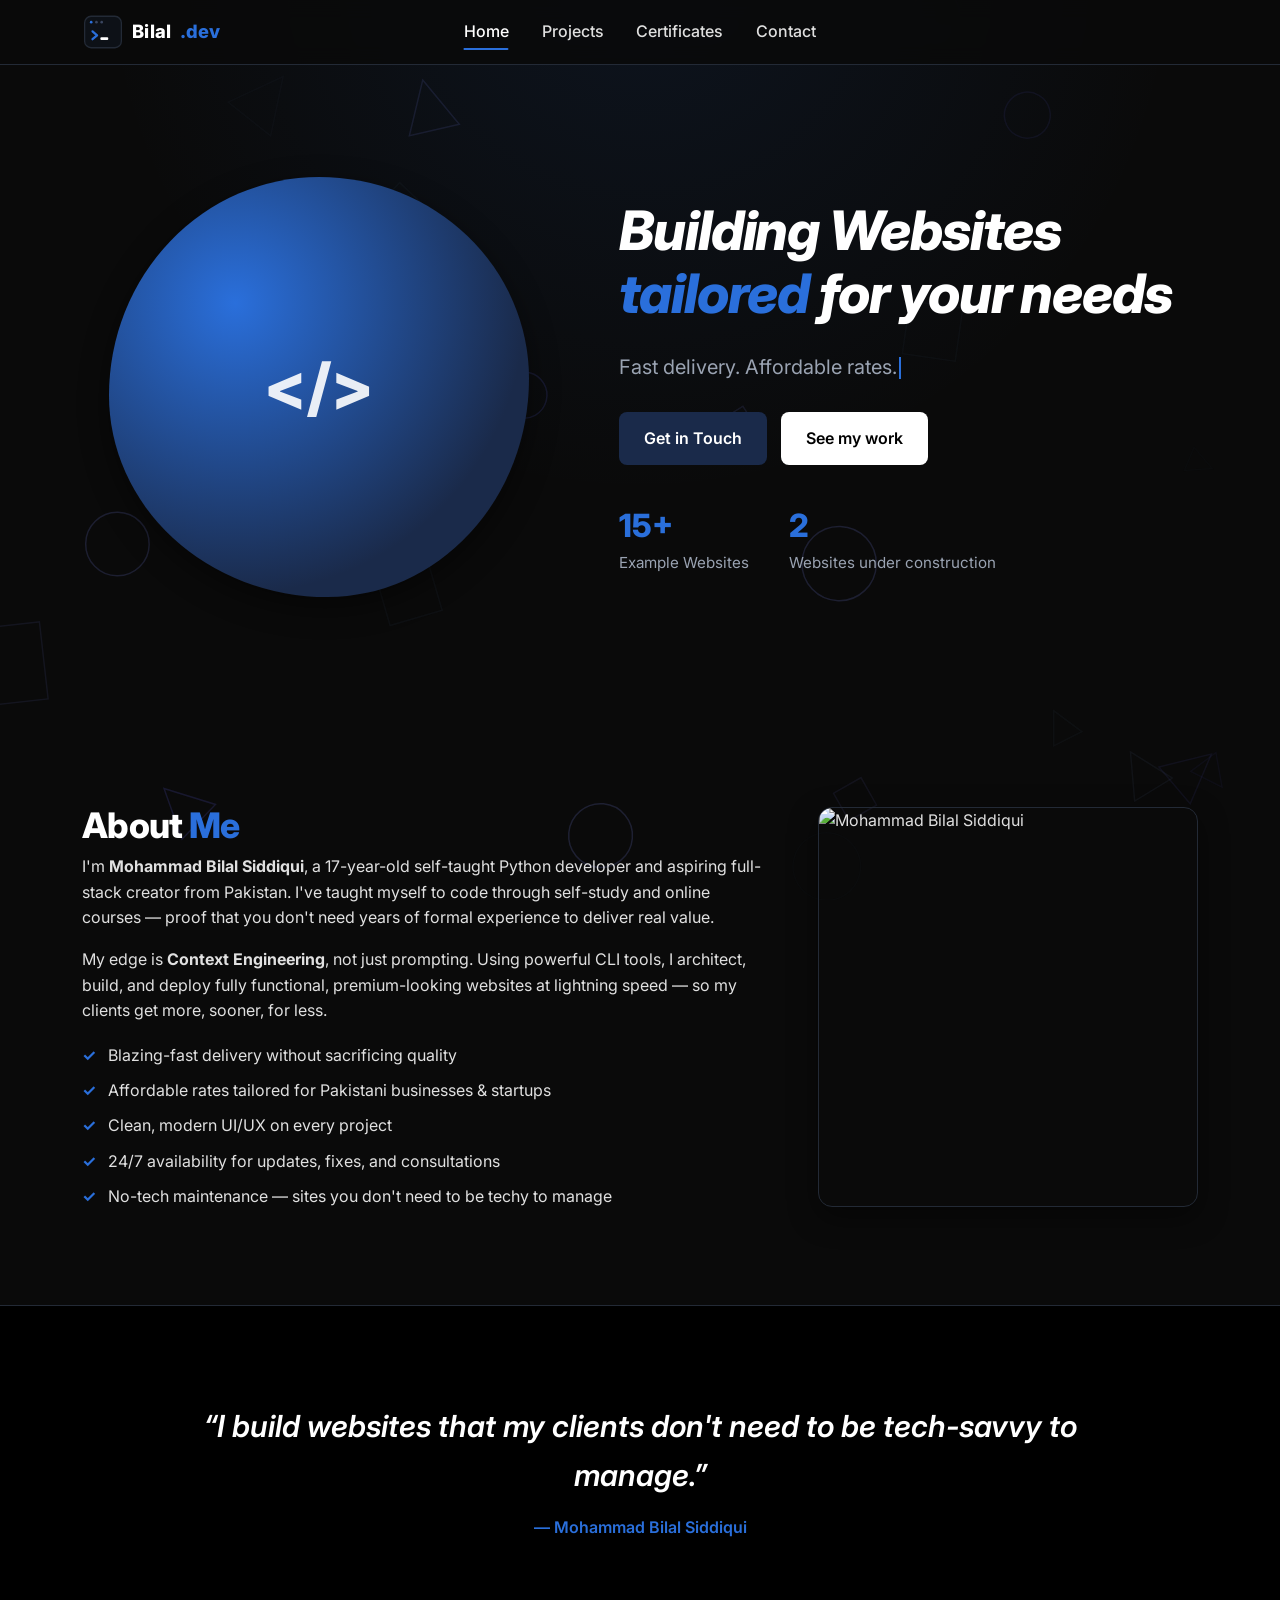
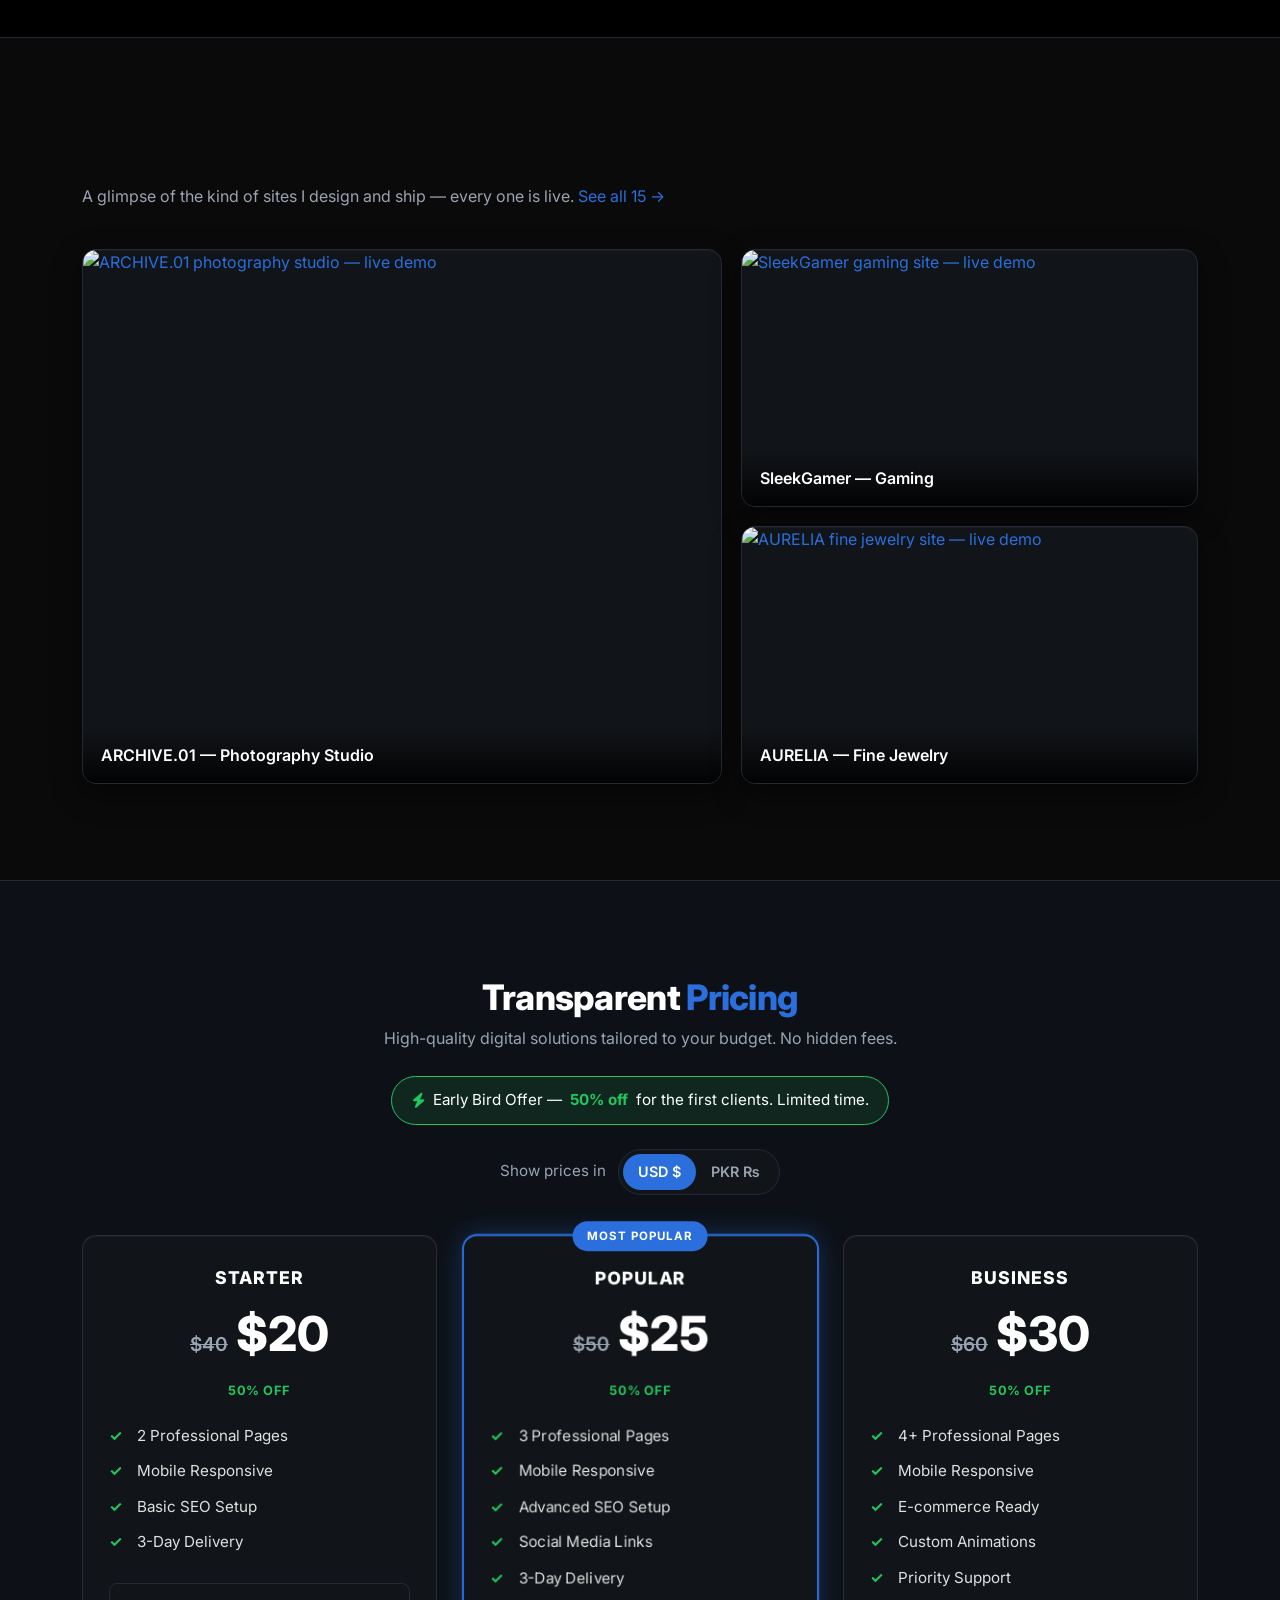
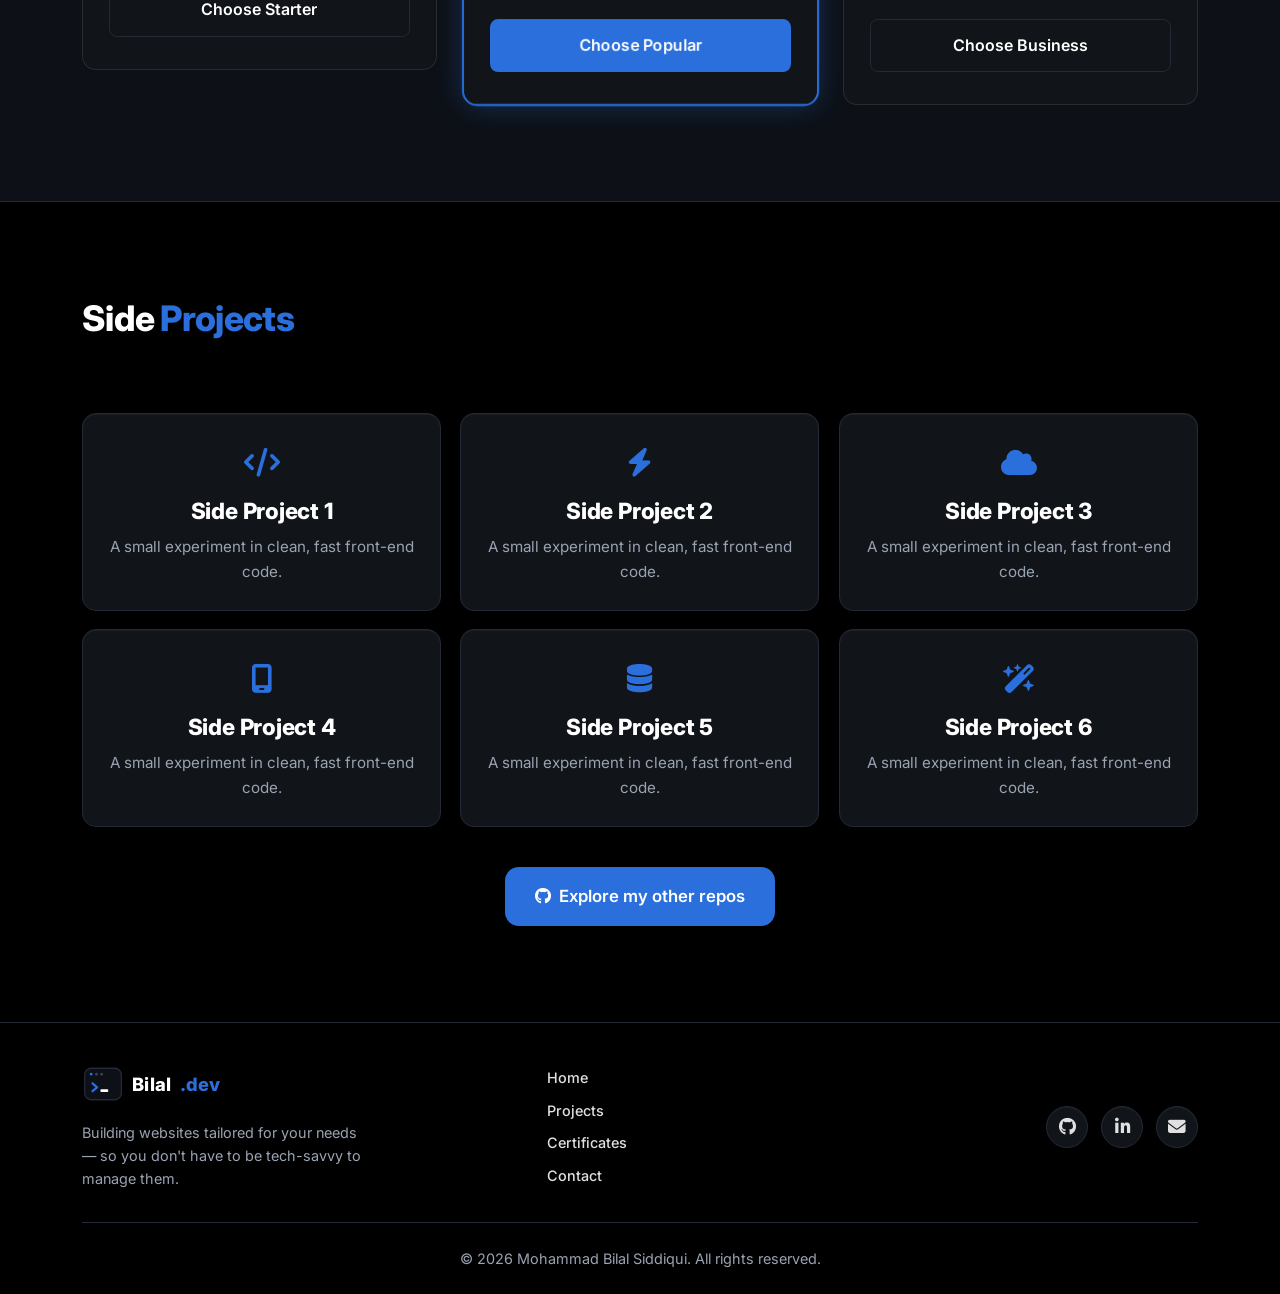
==== commit 8728031d: "Add hero typing + drifting-shapes animations, Phase 6 polish, and site logo Implements the sitewide " ====
--- a/index.html
+++ b/index.html
@@ -19,6 +19,7 @@
   <link href="https://fonts.googleapis.com/css2?family=Inter:wght@400;500;600;800&display=swap" rel="stylesheet" />
   <link rel="stylesheet" href="https://cdnjs.cloudflare.com/ajax/libs/font-awesome/6.5.1/css/all.min.css" referrerpolicy="no-referrer" />
 
+  <link rel="icon" type="image/svg+xml" href="assets/logo.svg" />
   <link rel="stylesheet" href="css/style.css" />
 </head>
 <body>
@@ -238,14 +239,7 @@
     </section>
   </main>
 
-  <footer class="site-footer">
-    <div class="container">
-      <p>&copy; 2026 Mohammad Bilal Siddiqui ·
-        <a href="contact.html">Get in touch</a> ·
-        <a href="https://github.com/MBilalSIddiqi" target="_blank" rel="noopener">GitHub</a>
-      </p>
-    </div>
-  </footer>
+  <footer id="site-footer" class="site-footer"></footer>
 
   <script src="js/script.js"></script>
 </body>
--- a/css/style.css
+++ b/css/style.css
@@ -16,12 +16,28 @@
   --text-soft: #e0e0e0;   /* softer body text */
   --muted: #9aa3b2;       /* low-emphasis text */
   --border: #232a36;      /* hairline borders */
+  --border-hover: #3a4660;/* brighter border on hover/focus */
+  --edge-light: inset 0 1px 0 rgba(255, 255, 255, 0.04); /* top edge highlight on raised cards */
   --radius: 14px;
   --radius-sm: 8px;
   --max: 1180px;          /* content max width */
   --gap: clamp(1rem, 3vw, 2rem);
   --shadow: 0 10px 30px rgba(0, 0, 0, 0.45);
-  --transition: 0.25s ease;
+  --ease: cubic-bezier(0.22, 1, 0.36, 1); /* springy ease-out */
+  --transition: 0.25s var(--ease);
+
+  /* spacing scale (consistent vertical rhythm) */
+  --space-1: 0.25rem;
+  --space-2: 0.5rem;
+  --space-3: 0.75rem;
+  --space-4: 1rem;
+  --space-5: 1.5rem;
+  --space-6: 2.5rem;
+
+  /* type scale */
+  --fs-sm: 0.9rem;
+  --fs-base: 1rem;
+  --fs-lg: 1.25rem;
 }
 
 /* ---------- Reset ---------- */
@@ -35,12 +51,29 @@
   margin: 0;
   font-family: "Inter", system-ui, -apple-system, Segoe UI, Roboto, sans-serif;
   background: var(--bg);
+  background-image: radial-gradient(
+    900px circle at 50% -5%,
+    rgba(42, 111, 219, 0.1),
+    transparent 60%
+  );
+  background-repeat: no-repeat;
+  background-attachment: fixed;
   color: var(--text-soft);
   line-height: 1.6;
   -webkit-font-smoothing: antialiased;
   text-rendering: optimizeLegibility;
 }
 
+/* Full-page drifting-shapes canvas — fixed behind all content */
+.bg-canvas {
+  position: fixed;
+  inset: 0;
+  width: 100vw;
+  height: 100vh;
+  z-index: -1;
+  pointer-events: none;
+}
+
 img { max-width: 100%; display: block; }
 
 a { color: var(--blue); text-decoration: none; transition: color var(--transition); }
@@ -48,15 +81,17 @@
 
 h1, h2, h3 {
   color: var(--navy);
-  line-height: 1.2;
+  line-height: 1.15;
+  letter-spacing: -0.02em;
   margin: 0 0 0.5em;
   font-weight: 800;
+  text-wrap: balance;
 }
 
 /* Navy is dark on a black bg — lift headings with a lighter tint where needed */
 h1 { font-size: clamp(1.9rem, 5vw, 3rem); }
 h2 { font-size: clamp(1.5rem, 4vw, 2.2rem); }
-h3 { font-size: clamp(1.1rem, 2.5vw, 1.4rem); }
+h3 { font-size: clamp(1.1rem, 2.5vw, 1.4rem); letter-spacing: -0.01em; }
 
 p { margin: 0 0 1rem; }
 
@@ -78,6 +113,18 @@
 
 .section { padding-block: clamp(3rem, 8vw, 6rem); }
 
+/* ---------- Scroll reveal ---------- */
+.reveal {
+  opacity: 0;
+  transform: translateY(24px);
+  transition: opacity 0.6s var(--ease), transform 0.6s var(--ease);
+  will-change: opacity, transform;
+}
+.reveal.is-visible {
+  opacity: 1;
+  transform: none;
+}
+
 .section__title {
   /* readable heading color on dark bg */
   color: var(--text);
@@ -89,6 +136,7 @@
   color: var(--muted);
   max-width: 60ch;
   margin-bottom: 2.5rem;
+  text-wrap: pretty;
 }
 
 .skip-link {
@@ -131,6 +179,35 @@
 .btn--blue { background: var(--blue); color: #fff; }
 .btn--blue:hover { background: var(--blue-dark); color: #fff; }
 
+/* sheen sweep on primary CTAs */
+.btn--blue,
+.btn--github {
+  position: relative;
+  overflow: hidden;
+}
+.btn--blue::after,
+.btn--github::after {
+  content: "";
+  position: absolute;
+  top: 0;
+  left: -75%;
+  width: 50%;
+  height: 100%;
+  background: linear-gradient(
+    100deg,
+    transparent,
+    rgba(255, 255, 255, 0.35),
+    transparent
+  );
+  transform: skewX(-20deg);
+  transition: left 0.6s var(--ease);
+  pointer-events: none;
+}
+.btn--blue:hover::after,
+.btn--github:hover::after {
+  left: 130%;
+}
+
 .btn--ghost {
   background: transparent;
   color: var(--text);
@@ -148,6 +225,11 @@
   background: rgba(10, 10, 10, 0.85);
   backdrop-filter: blur(10px);
   border-bottom: 1px solid var(--border);
+  transition: box-shadow var(--transition), background var(--transition);
+}
+.site-header.is-scrolled {
+  background: rgba(10, 10, 10, 0.92);
+  box-shadow: 0 8px 24px rgba(0, 0, 0, 0.5);
 }
 
 .nav {
@@ -156,9 +238,13 @@
   justify-content: space-between;
   gap: 1rem;
   min-height: 64px;
+  position: relative;
 }
 
 .nav__brand {
+  display: inline-flex;
+  align-items: center;
+  gap: 0.5rem;
   font-weight: 800;
   font-size: 1.15rem;
   color: var(--text);
@@ -166,6 +252,7 @@
 }
 .nav__brand span { color: var(--blue); }
 .nav__brand:hover { color: var(--text); }
+.nav__brand-logo { display: block; flex-shrink: 0; }
 
 .nav__toggle {
   display: inline-flex;
@@ -180,7 +267,19 @@
   width: 26px;
   height: 2px;
   background: var(--text);
-  transition: var(--transition);
+  border-radius: 2px;
+  transition: transform var(--transition), opacity var(--transition);
+  transform-origin: center;
+}
+/* hamburger morphs into an X when the menu is open */
+.nav__toggle[aria-expanded="true"] span:nth-child(1) {
+  transform: translateY(7px) rotate(45deg);
+}
+.nav__toggle[aria-expanded="true"] span:nth-child(2) {
+  opacity: 0;
+}
+.nav__toggle[aria-expanded="true"] span:nth-child(3) {
+  transform: translateY(-7px) rotate(-45deg);
 }
 
 .nav__list {
@@ -224,14 +323,25 @@
     border-bottom: 1px solid var(--border);
     padding: 0.5rem clamp(1rem, 5vw, 2rem) 1rem;
     transform: translateY(-150%);
-    transition: transform var(--transition);
+    transition: transform var(--transition), visibility var(--transition);
+    visibility: hidden;
+    pointer-events: none;
   }
-  .nav__list.open { transform: translateY(0); }
+  .nav__list.open {
+    transform: translateY(0);
+    visibility: visible;
+    pointer-events: auto;
+  }
   .nav__link { padding: 0.85rem 0.5rem; }
   .nav__link.active::after { left: 0.5rem; right: auto; width: 22px; }
 }
 @media (min-width: 761px) {
   .nav__toggle { display: none; }
+  .nav__list {
+    position: absolute;
+    left: 50%;
+    transform: translateX(-50%);
+  }
 }
 
 /* ============================================================
@@ -287,6 +397,23 @@
   font-size: clamp(1rem, 2.5vw, 1.25rem);
   color: var(--muted);
   margin-bottom: 1.8rem;
+  min-height: 1.6em; /* reserve a line so typing doesn't shift layout */
+}
+
+/* Blinking cursor for the hero typing animation (CSS-driven) */
+.type-cursor {
+  display: inline-block;
+  width: 2px;
+  height: 1.1em;
+  margin-left: 2px;
+  background: var(--blue);
+  vertical-align: text-bottom;
+  animation: blink 0.7s step-end infinite;
+}
+
+@keyframes blink {
+  0%, 100% { opacity: 1; }
+  50% { opacity: 0; }
 }
 
 .hero__actions {
@@ -385,7 +512,7 @@
   overflow: hidden;
   border: 1px solid var(--border);
   background: var(--bg-alt);
-  box-shadow: var(--shadow);
+  box-shadow: var(--shadow), var(--edge-light);
   transition: transform var(--transition), border-color var(--transition);
   min-height: 180px;
   position: relative;
@@ -467,9 +594,15 @@
   border-radius: var(--radius);
   padding: 2rem 1.6rem;
   text-align: center;
-  transition: transform var(--transition), border-color var(--transition);
-}
-.price-card:hover { transform: translateY(-4px); border-color: var(--blue); }
+  box-shadow: var(--edge-light);
+  transition: transform var(--transition), border-color var(--transition),
+              box-shadow var(--transition);
+}
+.price-card:hover {
+  transform: translateY(-4px);
+  border-color: var(--blue);
+  box-shadow: var(--shadow), var(--edge-light);
+}
 .price-card__tier {
   color: var(--text);
   text-transform: uppercase;
@@ -592,9 +725,15 @@
   padding: 1.6rem;
   text-align: center;
   color: var(--text);
-  transition: transform var(--transition), border-color var(--transition);
-}
-.sp-card:hover { transform: translateY(-4px); border-color: var(--blue); }
+  box-shadow: var(--edge-light);
+  transition: transform var(--transition), border-color var(--transition),
+              box-shadow var(--transition);
+}
+.sp-card:hover {
+  transform: translateY(-4px);
+  border-color: var(--blue);
+  box-shadow: var(--shadow), var(--edge-light);
+}
 .sp-card__icon {
   font-size: 1.8rem;
   color: var(--blue);
@@ -642,13 +781,14 @@
   font: inherit;
   padding: 0;
   width: 100%;
+  box-shadow: var(--edge-light);
   transition: transform var(--transition), border-color var(--transition),
               box-shadow var(--transition);
 }
 .card:hover {
   transform: translateY(-5px);
   border-color: var(--blue);
-  box-shadow: var(--shadow);
+  box-shadow: var(--shadow), var(--edge-light);
 }
 .card__img { aspect-ratio: 4 / 3; object-fit: cover; width: 100%; }
 .card__body { padding: 1.2rem 1.3rem 1.5rem; }
@@ -789,10 +929,16 @@
   border-radius: var(--radius-sm);
   color: var(--text);
   font: inherit;
-  transition: border-color var(--transition);
-}
+  transition: border-color var(--transition), box-shadow var(--transition);
+}
+.form-field input:hover,
+.form-field textarea:hover { border-color: var(--border-hover); }
 .form-field input:focus,
-.form-field textarea:focus { outline: none; border-color: var(--blue); }
+.form-field textarea:focus {
+  outline: none;
+  border-color: var(--blue);
+  box-shadow: 0 0 0 3px rgba(42, 111, 219, 0.15);
+}
 .form-field textarea { resize: vertical; min-height: 130px; }
 
 .form-error {
@@ -813,6 +959,7 @@
   border-radius: var(--radius);
   overflow: hidden;
   background: var(--bg-alt);
+  box-shadow: var(--edge-light);
 }
 .info-row {
   padding: 1.1rem 1.3rem;
@@ -837,13 +984,86 @@
    ============================================================ */
 .site-footer {
   border-top: 1px solid var(--border);
-  padding-block: 2rem;
-  text-align: center;
+  padding-block: 2.5rem 1.5rem;
   color: var(--muted);
   font-size: 0.9rem;
-}
-.site-footer a { color: var(--text-soft); }
-.site-footer a:hover { color: var(--blue); }
+  background: #000;
+}
+.footer__grid {
+  display: grid;
+  gap: 2rem;
+  grid-template-columns: 1fr;
+  align-items: start;
+  text-align: center;
+}
+.footer__logo {
+  display: inline-flex;
+  align-items: center;
+  gap: 0.5rem;
+  font-weight: 800;
+  font-size: 1.15rem;
+  color: var(--text);
+  letter-spacing: 0.3px;
+}
+.footer__logo span { color: var(--blue); }
+.footer__logo:hover { color: var(--text); }
+.footer__logo-img { display: block; flex-shrink: 0; }
+.footer__tagline {
+  margin: 0.6rem 0 0;
+  color: var(--muted);
+  max-width: 32ch;
+  margin-inline: auto;
+  text-wrap: pretty;
+}
+.footer__nav {
+  display: flex;
+  flex-direction: column;
+  gap: 0.6rem;
+}
+.footer__nav a { color: var(--text-soft); font-weight: 500; }
+.footer__nav a:hover { color: var(--blue); }
+.footer__social {
+  display: flex;
+  gap: 0.8rem;
+  justify-content: center;
+}
+.footer__social a {
+  display: grid;
+  place-items: center;
+  width: 42px;
+  height: 42px;
+  border-radius: 50%;
+  border: 1px solid var(--border);
+  background: var(--bg-alt);
+  color: var(--text-soft);
+  font-size: 1.1rem;
+  box-shadow: var(--edge-light);
+  transition: color var(--transition), border-color var(--transition),
+              transform var(--transition);
+}
+.footer__social a:hover {
+  color: var(--blue);
+  border-color: var(--blue);
+  transform: translateY(-3px);
+}
+.footer__bottom {
+  margin-top: 2rem;
+  padding-top: 1.5rem;
+  border-top: 1px solid var(--border);
+  text-align: center;
+}
+.footer__bottom p { margin: 0; }
+
+@media (min-width: 760px) {
+  .footer__grid {
+    grid-template-columns: 1.4fr 1fr 1fr;
+    text-align: left;
+    align-items: center;
+  }
+  .footer__tagline { margin-inline: 0; }
+  .footer__nav { align-items: flex-start; }
+  .footer__social { justify-content: flex-end; }
+}
 
 /* ---------- Reduced motion ---------- */
 @media (prefers-reduced-motion: reduce) {
@@ -852,4 +1072,5 @@
     transition-duration: 0.001ms !important;
     scroll-behavior: auto !important;
   }
-}
+  .reveal { opacity: 1; transform: none; }
+}
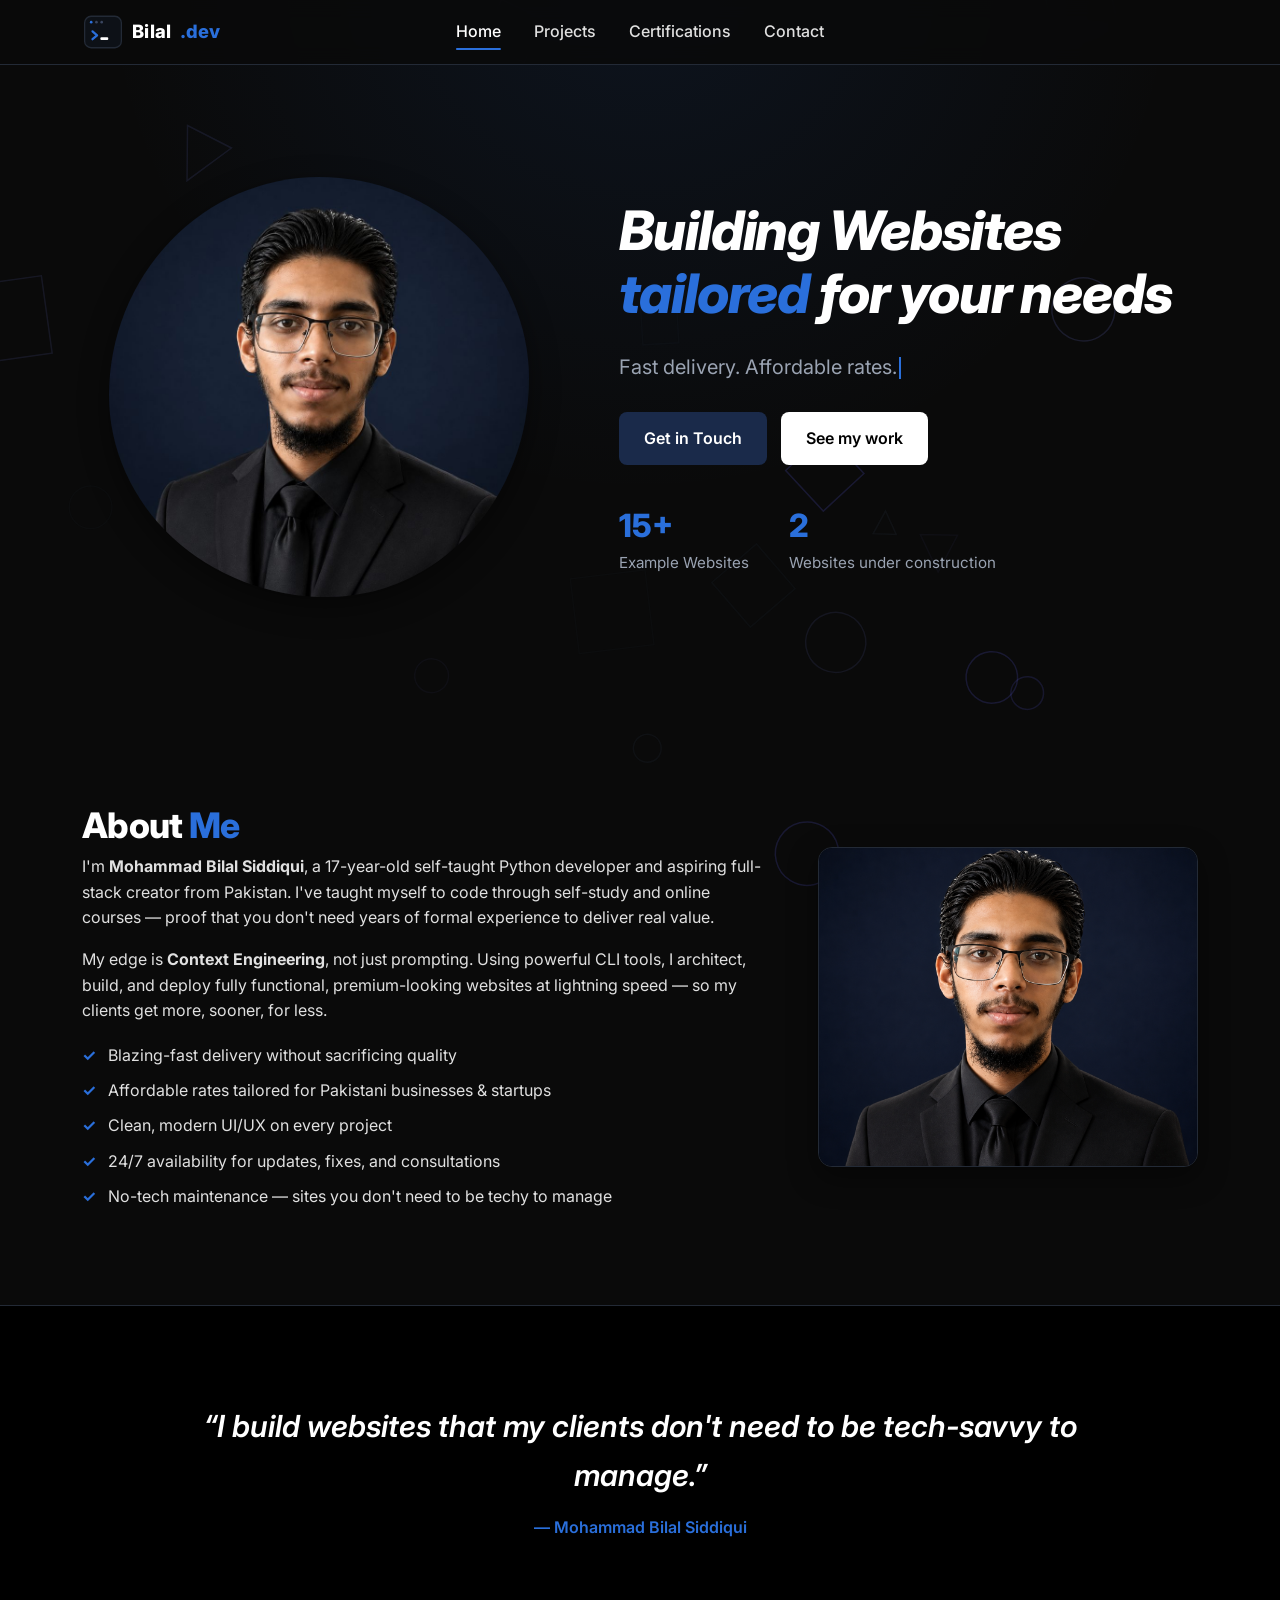
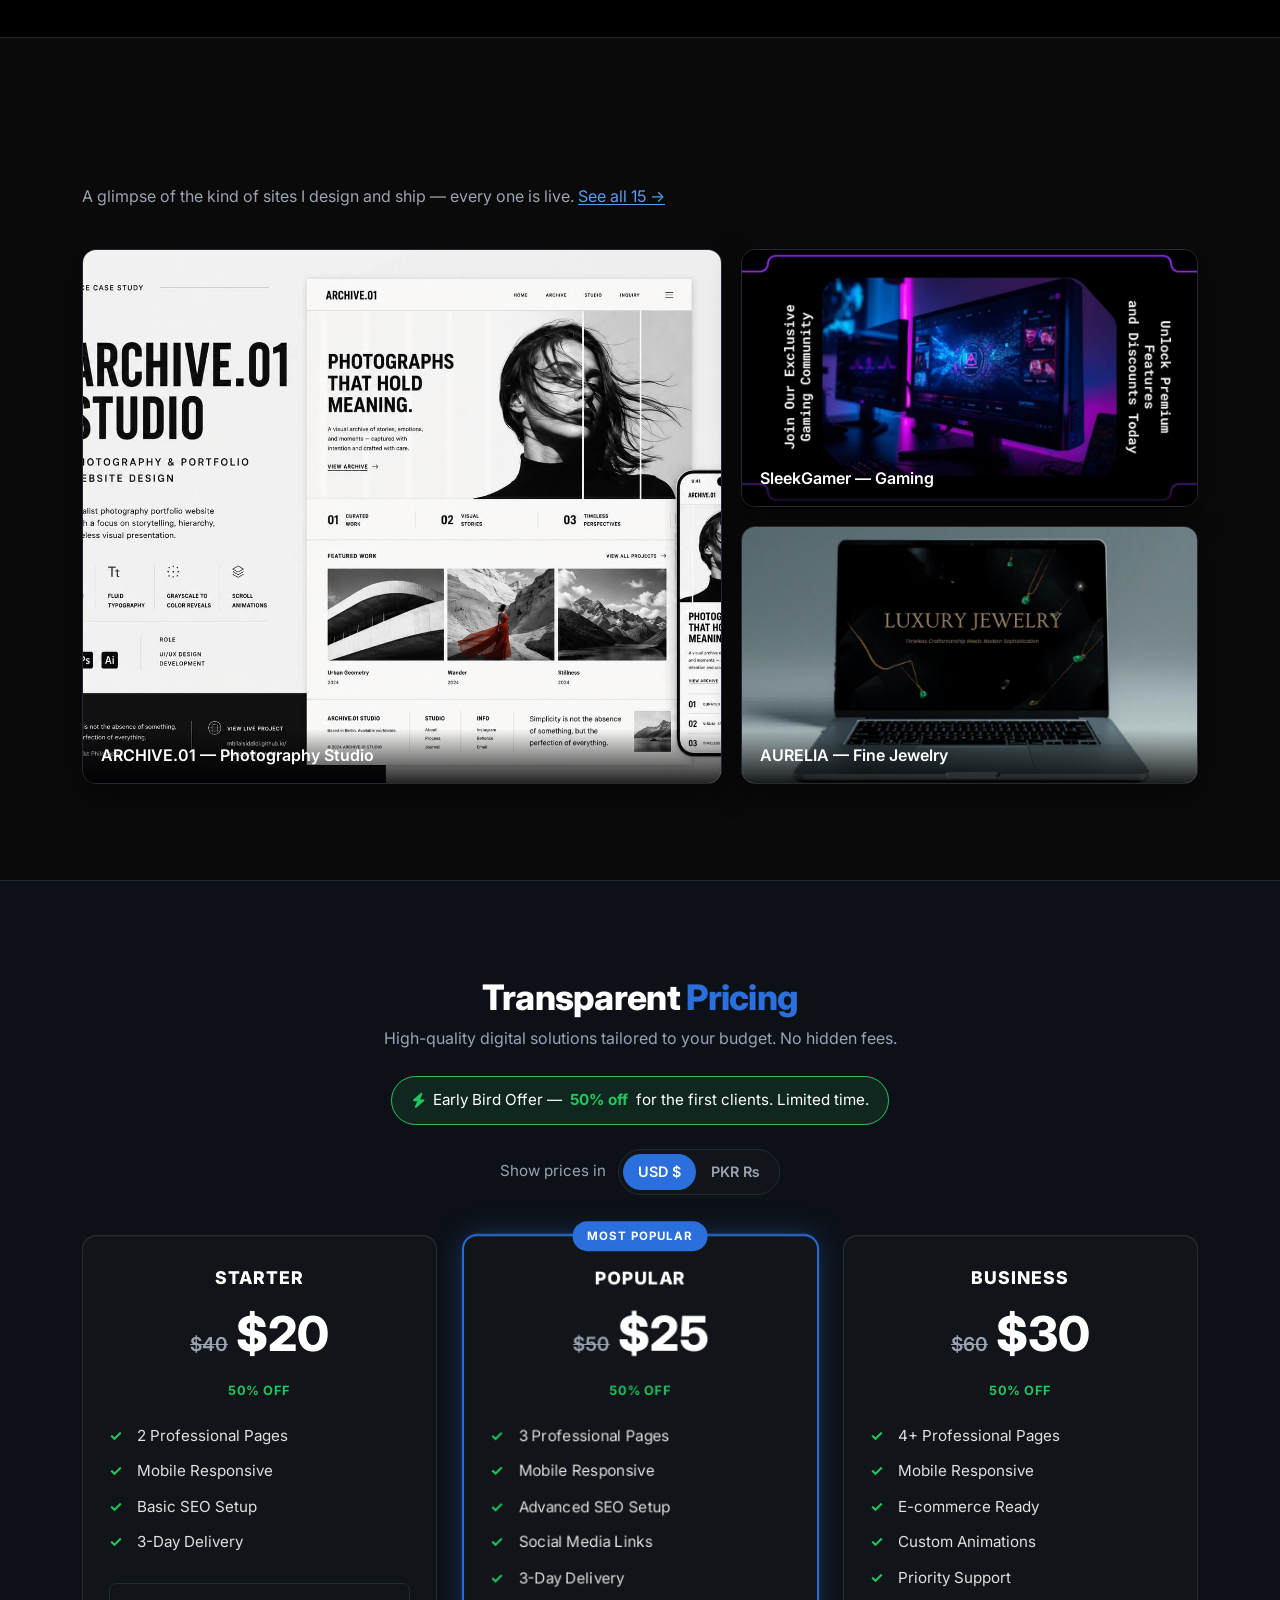
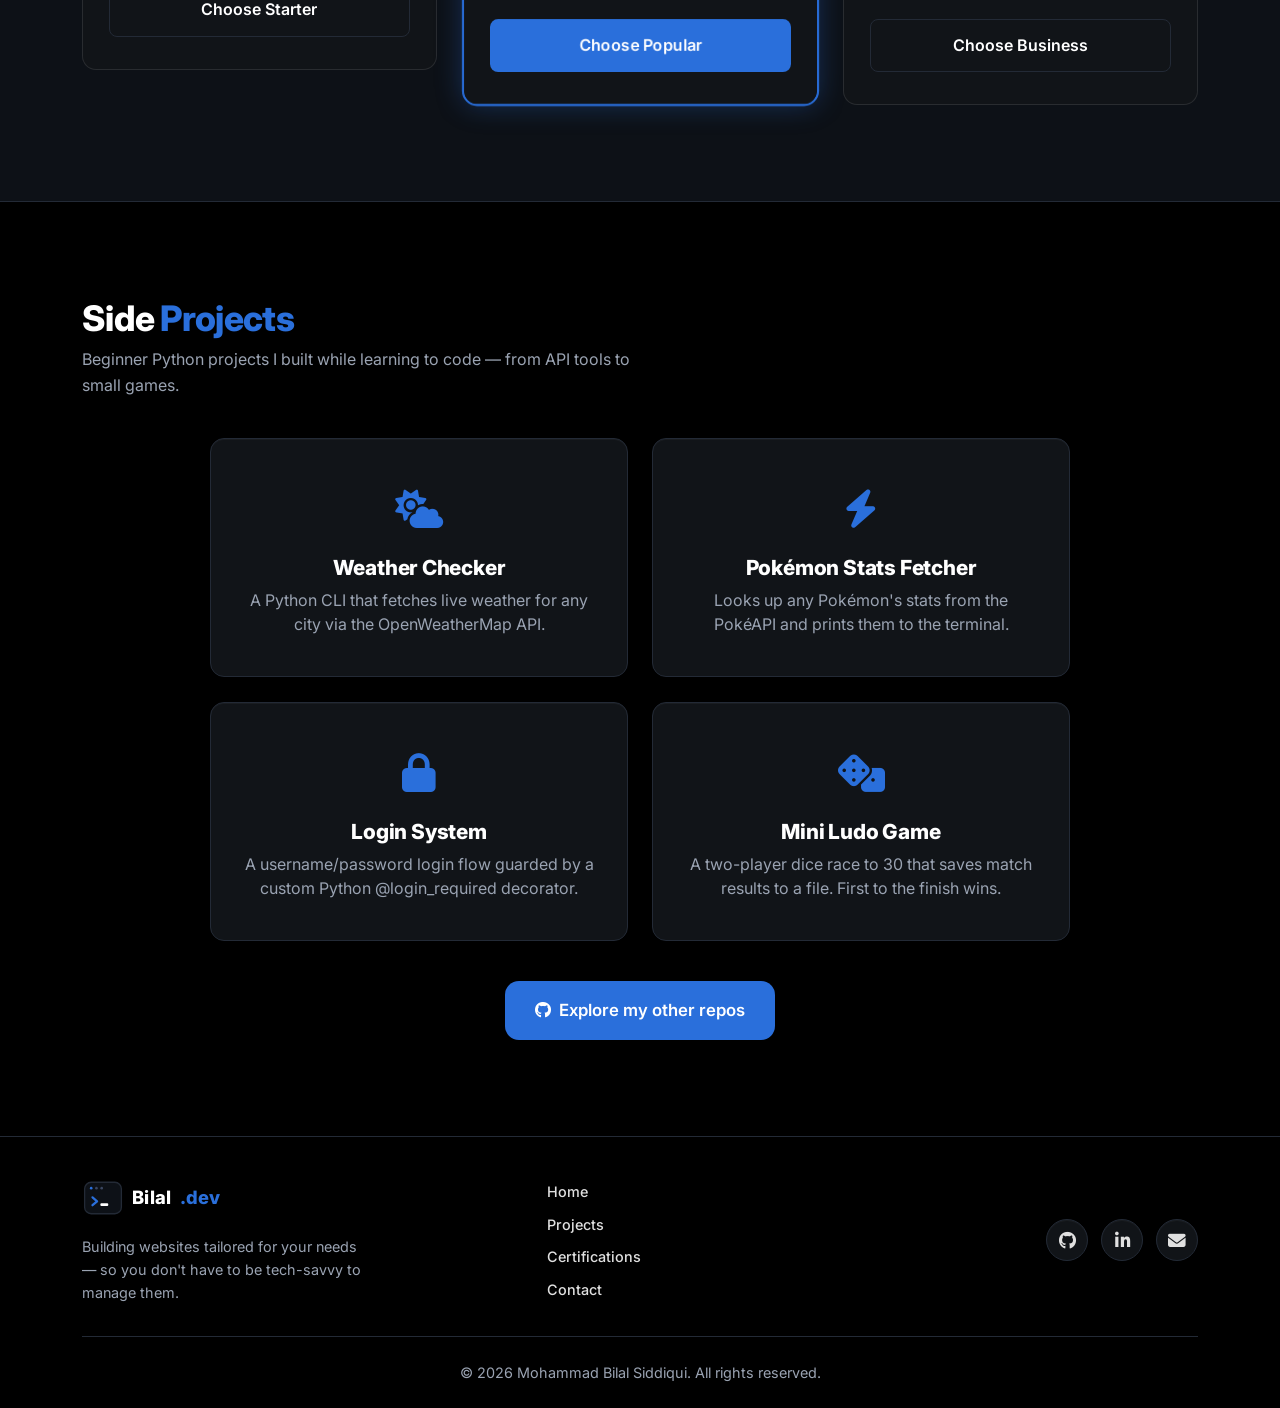
==== commit 99aed1a1: "Wire real Mimo certificates, clean up assets, refresh CONTEXT.md - CERTIFICATES: replace 4 picsum pl" ====
--- a/index.html
+++ b/index.html
@@ -3,15 +3,15 @@
 <head>
   <meta charset="UTF-8" />
   <meta name="viewport" content="width=device-width, initial-scale=1.0" />
-  <title>Mohammad Bilal Siddiqui — Context AI Web Developer</title>
+  <title>Mohammad Bilal Siddiqui — Fast, affordable websites</title>
   <meta name="description" content="Mohammad Bilal Siddiqui — a 17-year-old context-engineering web developer building fast, affordable, modern websites for Pakistani businesses and startups." />
   <meta name="author" content="Mohammad Bilal Siddiqui" />
 
   <!-- Open Graph -->
   <meta property="og:type" content="website" />
-  <meta property="og:title" content="Mohammad Bilal Siddiqui — Context AI Web Developer" />
+  <meta property="og:title" content="Mohammad Bilal Siddiqui — Fast, affordable websites" />
   <meta property="og:description" content="Fast, affordable, modern websites built with context engineering." />
-  <meta property="og:image" content="https://picsum.photos/seed/bilal/1200/630" />
+  <meta property="og:image" content="https://mbilalsiddiqi-portfolio.netlify.app/assets/images/bilal-hero.jpg" />
 
   <!-- Fonts + Icons -->
   <link rel="preconnect" href="https://fonts.googleapis.com" />
@@ -30,10 +30,11 @@
     <!-- ===================== HERO ===================== -->
     <section class="hero">
       <div class="container hero__grid">
-        <div class="hero__art" aria-hidden="true"></div>
+        <img class="hero__art" src="assets/images/bilal-hero.jpg" width="420" height="420"
+             alt="Mohammad Bilal Siddiqui — web developer" fetchpriority="high" />
         <div class="hero__text">
           <h1 class="hero__title">Building Websites <span class="accent">tailored</span> for your needs</h1>
-          <p class="hero__subtitle">Context AI Web Developer</p>
+          <p class="hero__subtitle">Fast, affordable websites</p>
 
           <div class="hero__actions">
             <a class="btn btn--navy" href="contact.html">Get in Touch</a>
@@ -78,7 +79,7 @@
             <li>No-tech maintenance — sites you don't need to be techy to manage</li>
           </ul>
         </div>
-        <img class="about__photo" src="https://picsum.photos/seed/bilal/400/400" alt="Mohammad Bilal Siddiqui" loading="lazy" width="400" height="400" />
+        <img class="about__photo" src="assets/images/mypic1by1new.png" alt="Mohammad Bilal Siddiqui" loading="lazy" width="1254" height="1254" />
       </div>
     </section>
 
@@ -100,15 +101,15 @@
 
         <div class="showcase__grid">
           <a class="demo-card demo-card--big" href="https://mbilalsiddiqi.github.io/photography_web1/" target="_blank" rel="noopener">
-            <img src="https://picsum.photos/seed/photography_web1/900/700" alt="ARCHIVE.01 photography studio — live demo" loading="lazy" />
+            <img src="assets/images/archieve_web1.jpg" alt="ARCHIVE.01 photography studio — live demo" loading="lazy" />
             <span class="demo-card__label">ARCHIVE.01 — Photography Studio</span>
           </a>
           <a class="demo-card" href="https://mbilalsiddiqi.github.io/gaming_web1/" target="_blank" rel="noopener">
-            <img src="https://picsum.photos/seed/gaming_web1/600/360" alt="SleekGamer gaming site — live demo" loading="lazy" />
+            <img src="assets/images/gaming-mockup.jpg" alt="SleekGamer gaming site — live demo" loading="lazy" />
             <span class="demo-card__label">SleekGamer — Gaming</span>
           </a>
           <a class="demo-card" href="https://mbilalsiddiqi.github.io/jewelry_web1/" target="_blank" rel="noopener">
-            <img src="https://picsum.photos/seed/jewelry_web1/600/360" alt="AURELIA fine jewelry site — live demo" loading="lazy" />
+            <img src="assets/images/jewelry_web1.jpg" alt="AURELIA fine jewelry site — live demo" loading="lazy" />
             <span class="demo-card__label">AURELIA — Fine Jewelry</span>
           </a>
         </div>
@@ -195,40 +196,9 @@
     <section class="section side-projects" id="side-projects">
       <div class="container">
         <h2 class="section__title">Side <span class="accent">Projects</span></h2>
-        <p class="section__lead">Experiments and builds I tinker with to keep sharpening my craft.</p>
-
-        <div class="sp-grid">
-          <article class="sp-card">
-            <div class="sp-card__icon"><i class="fas fa-code"></i></div>
-            <h3>Side Project 1</h3>
-            <p>A small experiment in clean, fast front-end code.</p>
-          </article>
-          <article class="sp-card">
-            <div class="sp-card__icon"><i class="fas fa-bolt"></i></div>
-            <h3>Side Project 2</h3>
-            <p>A small experiment in clean, fast front-end code.</p>
-          </article>
-          <article class="sp-card">
-            <div class="sp-card__icon"><i class="fas fa-cloud"></i></div>
-            <h3>Side Project 3</h3>
-            <p>A small experiment in clean, fast front-end code.</p>
-          </article>
-          <article class="sp-card">
-            <div class="sp-card__icon"><i class="fas fa-mobile-screen"></i></div>
-            <h3>Side Project 4</h3>
-            <p>A small experiment in clean, fast front-end code.</p>
-          </article>
-          <article class="sp-card">
-            <div class="sp-card__icon"><i class="fas fa-database"></i></div>
-            <h3>Side Project 5</h3>
-            <p>A small experiment in clean, fast front-end code.</p>
-          </article>
-          <article class="sp-card">
-            <div class="sp-card__icon"><i class="fas fa-wand-magic-sparkles"></i></div>
-            <h3>Side Project 6</h3>
-            <p>A small experiment in clean, fast front-end code.</p>
-          </article>
-        </div>
+        <p class="section__lead">Beginner Python projects I built while learning to code — from API tools to small games.</p>
+
+        <div class="sp-grid" id="side-projects-grid"></div>
 
         <div class="cta-center">
           <a class="btn btn--github" href="https://github.com/MBilalSIddiqi" target="_blank" rel="noopener">
--- a/css/style.css
+++ b/css/style.css
@@ -10,6 +10,7 @@
   --navy: #1a2a4a;        /* headings */
   --blue: #2a6fdb;        /* accents / buttons / links */
   --blue-dark: #1f57ad;   /* button hover */
+  --link: #5b9bf5;        /* lighter blue for text links — meets 4.5:1 on dark bg */
   --navy-deep: #0d1117;   /* pricing section band */
   --green: #22c55e;       /* pricing feature checkmarks */
   --text: #ffffff;        /* primary text */
@@ -76,8 +77,13 @@
 
 img { max-width: 100%; display: block; }
 
-a { color: var(--blue); text-decoration: none; transition: color var(--transition); }
+a { color: var(--link); text-decoration: none; transition: color var(--transition); }
 a:hover { color: var(--text); }
+
+/* Inline text links must not rely on color alone (WCAG 1.4.1) — underline
+   links sitting inside body copy, leaving nav/buttons/icons untouched. */
+.section__lead a,
+.info-table a { text-decoration: underline; text-underline-offset: 2px; }
 
 h1, h2, h3 {
   color: var(--navy);
@@ -137,6 +143,15 @@
   max-width: 60ch;
   margin-bottom: 2.5rem;
   text-wrap: pretty;
+}
+
+.section__kicker {
+  color: var(--link);
+  font-weight: 600;
+  font-size: var(--fs-sm);
+  letter-spacing: 0.18em;
+  text-transform: uppercase;
+  margin: 0.25rem 0 0.75rem;
 }
 
 .skip-link {
@@ -363,25 +378,18 @@
   width: 100%;
   margin-inline: auto;
   border-radius: 50% 50% 48% 52% / 52% 48% 52% 48%;
-  background: radial-gradient(circle at 30% 30%, var(--blue), var(--navy) 70%);
-  position: relative;
+  object-fit: cover;
   box-shadow: var(--shadow);
   animation: float 6s ease-in-out infinite;
-}
-.hero__art::after {
-  content: "</>";
-  position: absolute;
-  inset: 0;
-  display: grid;
-  place-items: center;
-  font-size: clamp(2.5rem, 8vw, 4rem);
-  font-weight: 800;
-  color: rgba(255, 255, 255, 0.9);
 }
 
 @keyframes float {
   0%, 100% { transform: translateY(0); }
   50% { transform: translateY(-12px); }
+}
+
+@media (prefers-reduced-motion: reduce) {
+  .hero__art { animation: none; }
 }
 
 .hero__title {
@@ -452,6 +460,9 @@
 .about__photo {
   width: 100%;
   max-width: 380px;
+  max-height: 320px;
+  aspect-ratio: 1 / 1;
+  object-fit: cover;
   margin-inline: auto;
   border-radius: var(--radius);
   border: 1px solid var(--border);
@@ -715,16 +726,24 @@
 
 .sp-grid {
   display: grid;
-  gap: 1.2rem;
+  gap: 1.5rem;
   grid-template-columns: 1fr;
+  max-width: 860px;
+  margin-inline: auto;
 }
 .sp-card {
   background: var(--bg-alt);
   border: 1px solid var(--border);
   border-radius: var(--radius);
-  padding: 1.6rem;
+  padding: 2.5rem 2rem;
+  min-height: 220px;
+  display: flex;
+  flex-direction: column;
+  align-items: center;
+  justify-content: center;
   text-align: center;
   color: var(--text);
+  text-decoration: none;
   box-shadow: var(--edge-light);
   transition: transform var(--transition), border-color var(--transition),
               box-shadow var(--transition);
@@ -735,12 +754,12 @@
   box-shadow: var(--shadow), var(--edge-light);
 }
 .sp-card__icon {
-  font-size: 1.8rem;
+  font-size: 2.4rem;
   color: var(--blue);
-  margin-bottom: 0.8rem;
-}
-.sp-card h3 { color: var(--text); }
-.sp-card p { color: var(--muted); margin: 0; font-size: 0.95rem; }
+  margin-bottom: 1rem;
+}
+.sp-card h3 { color: var(--text); font-size: 1.3rem; margin-bottom: 0.5rem; }
+.sp-card p { color: var(--muted); margin: 0; font-size: 1rem; line-height: 1.5; }
 
 .cta-center {
   display: flex;
@@ -757,7 +776,6 @@
 .btn--github:hover { background: var(--blue-dark); color: #fff; }
 
 @media (min-width: 600px) { .sp-grid { grid-template-columns: repeat(2, 1fr); } }
-@media (min-width: 900px) { .sp-grid { grid-template-columns: repeat(3, 1fr); } }
 
 /* ============================================================
    CARD GRID  (Projects + Certificates pages)
@@ -793,12 +811,12 @@
 .card__img { aspect-ratio: 4 / 3; object-fit: cover; width: 100%; }
 .card__body { padding: 1.2rem 1.3rem 1.5rem; }
 .card__title { color: var(--text); margin-bottom: 0.35rem; }
-.card__meta { color: var(--blue); font-size: 0.9rem; font-weight: 600; margin-bottom: 0.5rem; }
+.card__meta { color: var(--link); font-size: 0.9rem; font-weight: 600; margin-bottom: 0.5rem; }
 .card__desc { color: var(--muted); font-size: 0.95rem; margin: 0; }
 .card__hint {
   display: inline-block;
   margin-top: 0.9rem;
-  color: var(--blue);
+  color: var(--link);
   font-size: 0.85rem;
   font-weight: 600;
 }
@@ -970,7 +988,7 @@
   display: flex;
   align-items: center;
   gap: 0.55rem;
-  color: var(--blue);
+  color: var(--link);
   font-size: 0.85rem;
   text-transform: uppercase;
   letter-spacing: 0.5px;
